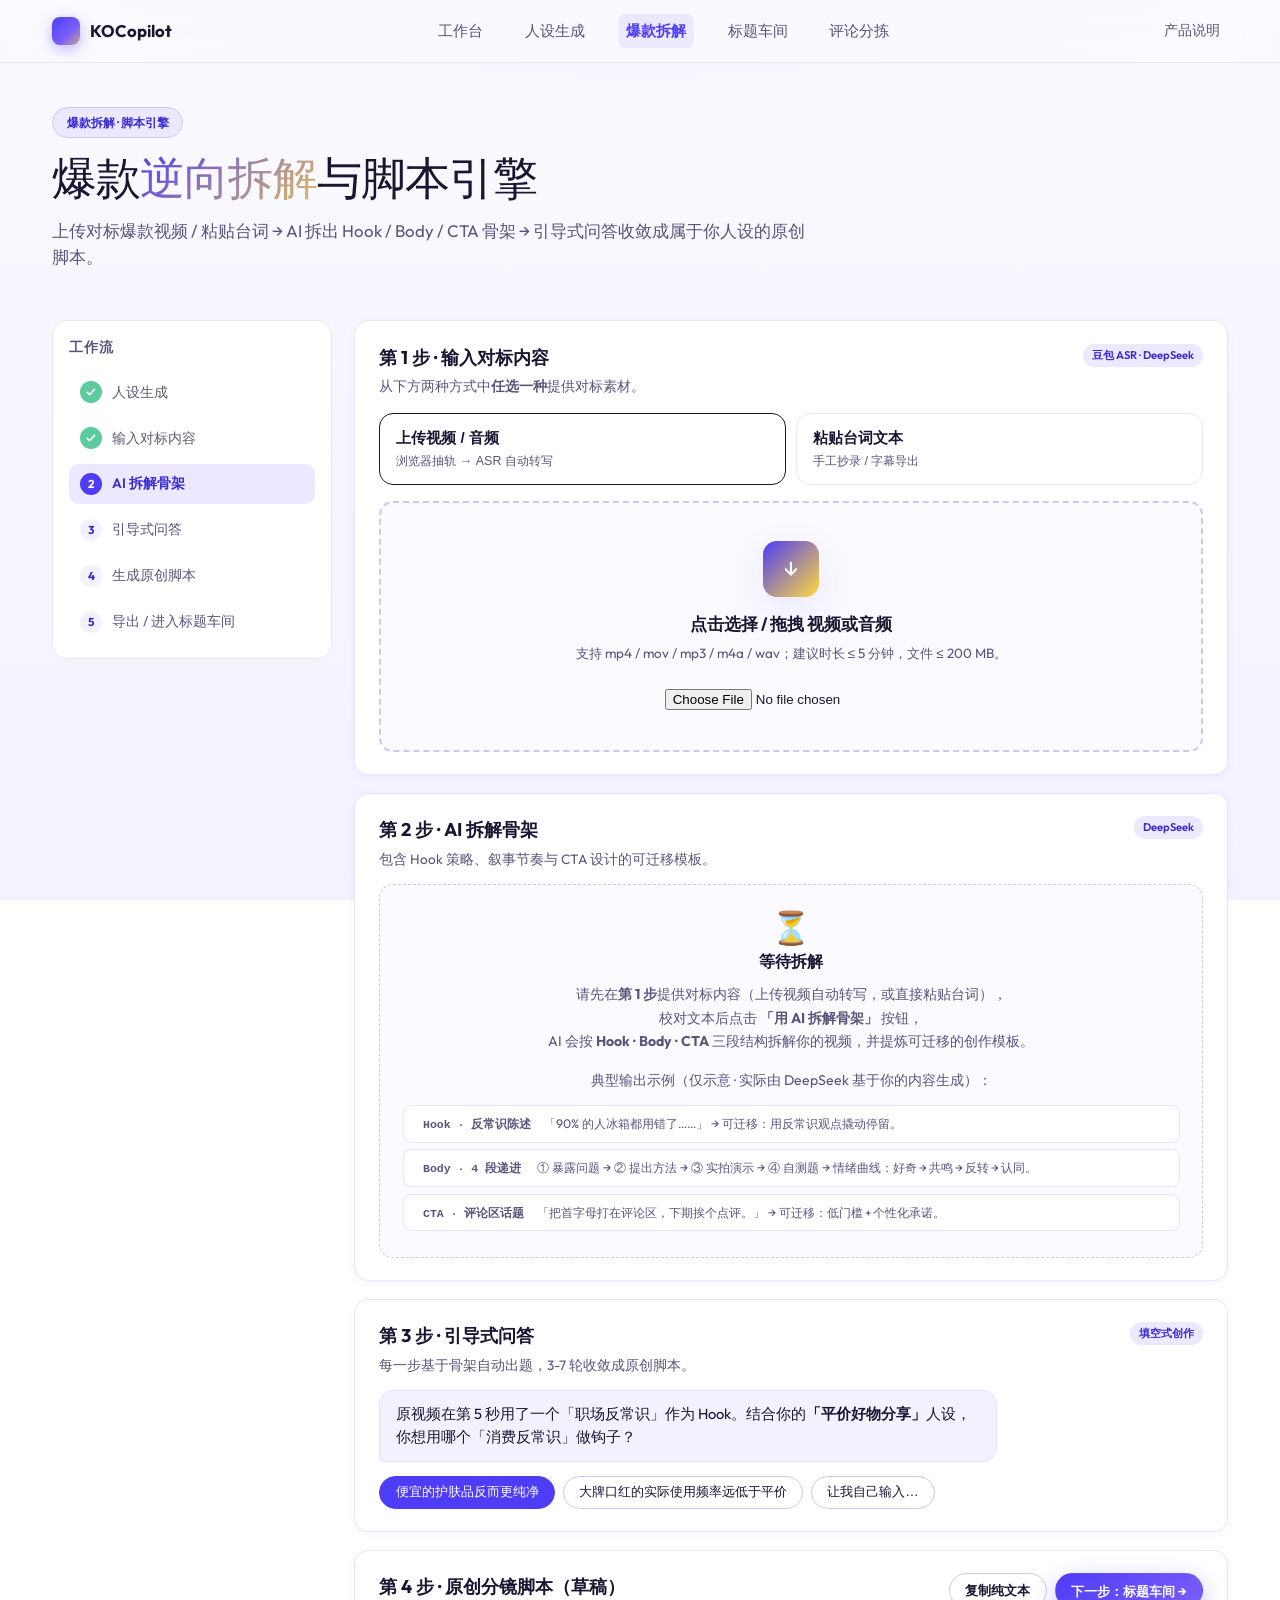
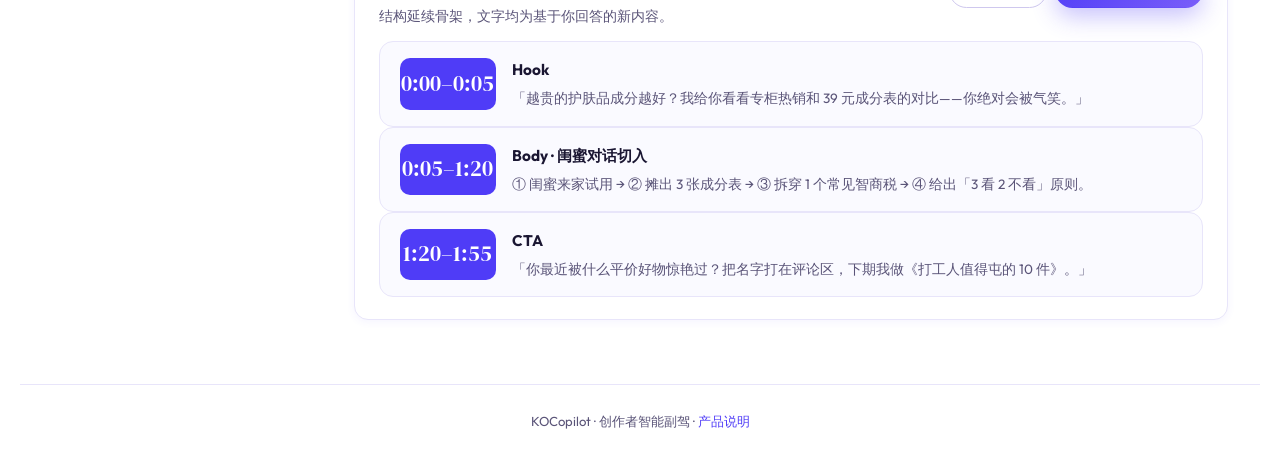
==== feature-1.html @ d974632b "﻿fix(feature-1): 视频路径与文本路径在 ASR 完成后收敛到统一拆解出口 修复用户反馈"AI 拆解骨架并不能交互、拆解结果并不能预览"：  1. asr-uploader.js: AS" ====
<!DOCTYPE html>
<html lang="zh-CN">
  <head>
    <meta charset="UTF-8" />
    <meta name="viewport" content="width=device-width, initial-scale=1.0" />
    <title>爆款拆解工坊 — KOCopilot</title>
    <meta name="description" content="粘贴爆款视频台词，AI 提取 Hook / 节奏 / CTA 骨架，引导式问答生成原创脚本。" />
    <link rel="preconnect" href="https://fonts.googleapis.com" />
    <link rel="preconnect" href="https://fonts.gstatic.com" crossorigin />
    <link
      href="https://fonts.googleapis.com/css2?family=DM+Serif+Display:ital@0;1&family=Outfit:wght@400;500;600;700&display=swap"
      rel="stylesheet"
    />
    <link rel="stylesheet" href="styles.css" />
    <link rel="stylesheet" href="app-screens.css" />
  </head>
  <body>
    <header class="koc-topbar" role="banner">
      <div class="koc-topbar__inner">
        <a class="koc-brand" href="index.html">KOCopilot</a>
        <nav class="koc-nav" aria-label="主功能">
          <a href="workspace.html">工作台</a>
          <a href="feature-2.html">人设生成</a>
          <a href="feature-1.html" aria-current="page">爆款拆解</a>
          <a href="feature-3.html">标题车间</a>
          <a href="feature-4.html">评论分拣</a>
        </nav>
        <div class="koc-nav koc-nav--muted">
          <a href="index.html">产品说明</a>
        </div>
      </div>
    </header>

    <main id="main">
      <header class="koc-hero">
        <span class="koc-badge">爆款拆解 · 脚本引擎</span>
        <h1>爆款<em>逆向拆解</em>与脚本引擎</h1>
        <p class="koc-lead">
          上传对标爆款视频 / 粘贴台词 → AI 拆出 Hook / Body / CTA 骨架 → 引导式问答收敛成属于你人设的原创脚本。
        </p>
      </header>

      <div class="koc-feature">
        <aside class="koc-side" aria-label="工作流">
          <h3>工作流</h3>
          <ul class="koc-steps">
            <li class="is-done" data-step="0"><a href="feature-2.html" style="color:inherit; text-decoration:none;">人设生成</a></li>
            <li class="is-done" data-step="1">输入对标内容</li>
            <li aria-current="step" data-step="2">AI 拆解骨架</li>
            <li data-step="3">引导式问答</li>
            <li data-step="4">生成原创脚本</li>
            <li data-step="5"><a href="feature-3.html" style="color:inherit; text-decoration:none;">导出 / 进入标题车间</a></li>
          </ul>
        </aside>

        <section class="koc-stage">
          <article class="koc-panel" aria-labelledby="step-upload">
            <div class="koc-panel__head">
              <div>
                <h2 id="step-upload">第 1 步 · 输入对标内容</h2>
                <p>从下方两种方式中<b>任选一种</b>提供对标素材。</p>
              </div>
              <span class="koc-pill" id="koc-asr-pill">豆包 ASR · DeepSeek</span>
            </div>

            <!-- 二选一 tab：上传视频 vs 粘贴台词 -->
            <div class="koc-input-tabs" role="tablist" aria-label="输入方式">
              <button
                type="button"
                role="tab"
                class="koc-input-tab is-active"
                data-input-tab="video"
                aria-selected="true"
                aria-controls="koc-input-video"
              >
                上传视频 / 音频
                <span class="koc-input-tab__hint">浏览器抽轨 → ASR 自动转写</span>
              </button>
              <button
                type="button"
                role="tab"
                class="koc-input-tab"
                data-input-tab="text"
                aria-selected="false"
                aria-controls="koc-input-text"
              >
                粘贴台词文本
                <span class="koc-input-tab__hint">手工抄录 / 字幕导出</span>
              </button>
            </div>

            <!-- 路径 A：上传视频 / 音频 -->
            <div
              id="koc-input-video"
              class="koc-input-pane is-active"
              role="tabpanel"
              data-input-pane="video"
            >
              <div class="koc-uploader" id="uploader">
                <div class="koc-uploader__icon">↓</div>
                <p class="koc-uploader__title">点击选择 / 拖拽 视频或音频</p>
                <p class="koc-uploader__hint">
                  支持 mp4 / mov / mp3 / m4a / wav；建议时长 ≤ 5 分钟，文件 ≤ 200 MB。
                </p>
                <input
                  id="koc-asr-file"
                  type="file"
                  accept="video/*,audio/*"
                  style="margin-top: 0.6rem;"
                />
                <div id="koc-asr-status" class="koc-asr-status" hidden></div>
              </div>
            </div>

            <!-- 路径 B：粘贴文本 -->
            <div
              id="koc-input-text"
              class="koc-input-pane"
              role="tabpanel"
              data-input-pane="text"
              hidden
            >
              <label
                for="koc-transcript-input"
                style="display:block; font-size:0.85rem; color: var(--ink-muted); margin-bottom: 0.4rem;"
              >
                直接把视频台词粘贴到下方（含 / 不含时间戳均可），AI 会自动识别结构。
              </label>
              <textarea
                id="koc-transcript-input"
                data-koc-transcript
                class="koc-comment-input"
                rows="7"
                placeholder="例如：[00:00] 90% 的人冰箱都用错了... [00:30] 三步法的第一步..."
              ></textarea>
              <div style="display:flex; gap:0.6rem; margin-top:0.6rem; flex-wrap: wrap; align-items:center;">
                <button class="btn btn-primary" type="button" data-koc-action="extract-skeleton">
                  用 AI 拆解骨架
                </button>
                <span style="font-size:0.78rem; color: var(--ink-muted);">
                  · 文本长度 ≥ 20 字，建议 ≤ 5 分钟视频台词
                </span>
              </div>
            </div>
          </article>

          <article class="koc-panel" aria-labelledby="step-skeleton">
            <div class="koc-panel__head">
              <div>
                <h2 id="step-skeleton">第 2 步 · AI 拆解骨架</h2>
                <p>包含 Hook 策略、叙事节奏与 CTA 设计的可迁移模板。</p>
              </div>
              <span class="koc-pill">DeepSeek</span>
            </div>

            <!-- 空状态：拆解前显示明确指引；点击「用 AI 拆解骨架」后会被
                 interactions.js 的 renderSkeleton 替换为真实的 Hook/Body/CTA
                 卡片（包含可迁移模板）。 -->
            <div class="koc-skeleton-empty" data-koc-skeleton-empty>
              <div class="koc-skeleton-empty__icon">⏳</div>
              <h4>等待拆解</h4>
              <p>
                请先在<b>第 1 步</b>提供对标内容（上传视频自动转写，或直接粘贴台词），
                <br />校对文本后点击 <b>「用 AI 拆解骨架」</b> 按钮，
                <br />AI 会按 <b>Hook · Body · CTA</b> 三段结构拆解你的视频，并提炼可迁移的创作模板。
              </p>
              <p class="koc-skeleton-empty__sample">
                典型输出示例（仅示意 · 实际由 DeepSeek 基于你的内容生成）：
              </p>
              <ul class="koc-skeleton-empty__sample-list">
                <li>
                  <code>Hook · 反常识陈述</code>「90% 的人冰箱都用错了……」 →
                  <em>可迁移：用反常识观点撬动停留。</em>
                </li>
                <li>
                  <code>Body · 4 段递进</code> ① 暴露问题 → ② 提出方法 → ③ 实拍演示 → ④ 自测题 →
                  <em>情绪曲线：好奇 → 共鸣 → 反转 → 认同。</em>
                </li>
                <li>
                  <code>CTA · 评论区话题</code>「把首字母打在评论区，下期挨个点评。」 →
                  <em>可迁移：低门槛 + 个性化承诺。</em>
                </li>
              </ul>
            </div>
          </article>

          <article class="koc-panel" aria-labelledby="step-qa">
            <div class="koc-panel__head">
              <div>
                <h2 id="step-qa">第 3 步 · 引导式问答</h2>
                <p>每一步基于骨架自动出题，3-7 轮收敛成原创脚本。</p>
              </div>
              <span class="koc-pill">填空式创作</span>
            </div>

            <div class="koc-qa">
              <div class="koc-qa__bot">
                原视频在第 5 秒用了一个「职场反常识」作为 Hook。结合你的<b>「平价好物分享」</b>人设，你想用哪个「消费反常识」做钩子？
              </div>
              <div class="koc-qa__opts">
                <button class="koc-qa__opt is-selected" type="button">便宜的护肤品反而更纯净</button>
                <button class="koc-qa__opt" type="button">大牌口红的实际使用频率远低于平价</button>
                <button class="koc-qa__opt" type="button">让我自己输入…</button>
              </div>
            </div>
          </article>

          <article class="koc-panel" aria-labelledby="step-final">
            <div class="koc-panel__head">
              <div>
                <h2 id="step-final">第 4 步 · 原创分镜脚本（草稿）</h2>
                <p>结构延续骨架，文字均为基于你回答的新内容。</p>
              </div>
              <div style="display: flex; gap: 0.5rem; flex-wrap: wrap;">
                <button class="btn btn-ghost sm" type="button">复制纯文本</button>
                <a class="btn btn-primary sm" href="feature-3.html">下一步：标题车间 →</a>
              </div>
            </div>

            <div class="koc-skeleton">
              <div class="koc-skeleton__time">0:00–0:05</div>
              <div class="koc-skeleton__body">
                <h4>Hook</h4>
                <p>「越贵的护肤品成分越好？我给你看看专柜热销和 39 元成分表的对比——你绝对会被气笑。」</p>
              </div>
            </div>
            <div class="koc-skeleton">
              <div class="koc-skeleton__time">0:05–1:20</div>
              <div class="koc-skeleton__body">
                <h4>Body · 闺蜜对话切入</h4>
                <p>① 闺蜜来家试用 → ② 摊出 3 张成分表 → ③ 拆穿 1 个常见智商税 → ④ 给出「3 看 2 不看」原则。</p>
              </div>
            </div>
            <div class="koc-skeleton">
              <div class="koc-skeleton__time">1:20–1:55</div>
              <div class="koc-skeleton__body">
                <h4>CTA</h4>
                <p>「你最近被什么平价好物惊艳过？把名字打在评论区，下期我做《打工人值得屯的 10 件》。」</p>
              </div>
            </div>
          </article>
        </section>
      </div>
    </main>

    <footer class="koc-footer">
      KOCopilot · 创作者智能副驾 · <a href="index.html">产品说明</a>
    </footer>
    <script src="api.js" defer></script>
    <script src="koc-history.js" defer></script>
    <script src="interactions.js" defer></script>
    <script type="module" src="asr-uploader.js"></script>
  </body>
</html>
---- styles.css ----
/* KOCopilot — Web 静态高保真 · 紫蓝创作者系（桌面优先）
 * 主题色集中在 :root，5 分钟可换皮（参见 README 「换皮指南」）。
 */
:root {
  /* 主色板：墨紫 + 撞色亮黄 + 浅紫卡 */
  --bg-soft: #fafaff;
  --bg-deep: #f4f1ff;
  --ink: #1a1632;
  --ink-muted: #5a5478;
  --line: #e8e5fa;
  --line-strong: #cfc8ee;

  --primary: #4f3cf7;
  --primary-700: #3a2bd0;
  --primary-100: #ece8ff;
  --accent: #ffd93d;
  --accent-700: #e7b800;

  --success: #19b675;
  --warning: #f59e0b;
  --danger: #e2466a;

  --surface: #ffffff;
  --surface-soft: rgba(255, 255, 255, 0.78);
  --shadow-sm: 0 2px 8px rgba(79, 60, 247, 0.06);
  --shadow-md: 0 12px 36px rgba(79, 60, 247, 0.1);
  --shadow-lg: 0 24px 64px rgba(79, 60, 247, 0.14);

  --radius-sm: 8px;
  --radius: 14px;
  --radius-lg: 20px;

  --font-display: "DM Serif Display", "Songti SC", "SimSun", serif;
  --font-body: "Outfit", "PingFang SC", "Microsoft YaHei", sans-serif;
}

*,
*::before,
*::after {
  box-sizing: border-box;
}

html {
  scroll-behavior: smooth;
}

@media (prefers-reduced-motion: reduce) {
  html {
    scroll-behavior: auto;
  }
}

body {
  margin: 0;
  min-height: 100vh;
  font-family: var(--font-body);
  font-size: 16px;
  line-height: 1.55;
  color: var(--ink);
  background:
    radial-gradient(ellipse 100% 60% at 50% -20%, rgba(79, 60, 247, 0.08), transparent 55%),
    linear-gradient(180deg, #fafaff 0%, #f4f1ff 100%);
  background-attachment: fixed;
}

a {
  color: var(--primary);
  text-decoration: none;
}

a:hover {
  text-decoration: underline;
}

/* ===== 顶部导航 ===== */
.koc-topbar {
  position: sticky;
  top: 0;
  z-index: 100;
  backdrop-filter: blur(14px);
  -webkit-backdrop-filter: blur(14px);
  background: rgba(250, 250, 255, 0.85);
  border-bottom: 1px solid var(--line);
}

.koc-topbar__inner {
  max-width: 1240px;
  margin: 0 auto;
  padding: 0.85rem 2rem;
  display: flex;
  align-items: center;
  justify-content: space-between;
  gap: 1.5rem;
  flex-wrap: wrap;
}

.koc-brand {
  display: inline-flex;
  align-items: center;
  gap: 0.6rem;
  font-weight: 700;
  font-size: 1.05rem;
  color: var(--ink);
  text-decoration: none;
}

.koc-brand::before {
  content: "";
  display: block;
  width: 28px;
  height: 28px;
  border-radius: 8px;
  background: linear-gradient(135deg, var(--primary) 0%, #7a5ef9 60%, var(--accent) 130%);
  box-shadow: 0 4px 14px rgba(79, 60, 247, 0.36);
}

.koc-nav {
  display: flex;
  align-items: center;
  gap: 1.6rem;
  list-style: none;
  margin: 0;
  padding: 0;
}

.koc-nav a {
  color: var(--ink-muted);
  font-weight: 500;
  font-size: 0.94rem;
  padding: 0.35rem 0.5rem;
  border-radius: var(--radius-sm);
  transition: color 0.15s ease, background 0.15s ease;
}

.koc-nav a:hover {
  color: var(--ink);
  text-decoration: none;
  background: var(--bg-deep);
}

.koc-nav a[aria-current="page"] {
  color: var(--primary);
  background: var(--primary-100);
  font-weight: 600;
}

.koc-nav--muted a {
  font-size: 0.85rem;
}

/* ===== 通用按钮 ===== */
.btn {
  display: inline-flex;
  align-items: center;
  justify-content: center;
  padding: 0.6rem 1.2rem;
  border-radius: 999px;
  font-family: inherit;
  font-weight: 600;
  font-size: 0.92rem;
  border: 1px solid transparent;
  cursor: pointer;
  transition: transform 0.15s ease, box-shadow 0.15s ease, background 0.15s ease;
  text-decoration: none;
  color: var(--ink);
  background: var(--surface);
}

.btn:focus-visible {
  outline: 2px solid var(--primary);
  outline-offset: 2px;
}

.btn-primary {
  background: linear-gradient(135deg, var(--primary), #7a5ef9);
  color: #fff;
  border-color: transparent;
  box-shadow: 0 8px 24px rgba(79, 60, 247, 0.32);
}

.btn-primary:hover {
  transform: translateY(-1px);
  color: #fff;
  text-decoration: none;
  box-shadow: 0 14px 32px rgba(79, 60, 247, 0.4);
}

.btn-ghost {
  background: var(--surface);
  border-color: var(--line-strong);
  color: var(--ink);
}

.btn-ghost:hover {
  background: var(--bg-deep);
  text-decoration: none;
}

.btn.sm {
  padding: 0.4rem 0.95rem;
  font-size: 0.82rem;
}

/* ===== 主区与 Hero ===== */
main {
  max-width: 1240px;
  margin: 0 auto;
  padding: 0 2rem 4rem;
}

.koc-hero {
  padding: 2.75rem 0 1.75rem;
}

.koc-hero h1 {
  font-family: var(--font-display);
  font-size: clamp(2rem, 3.6vw, 2.8rem);
  font-weight: 400;
  line-height: 1.12;
  margin: 0 0 0.85rem;
  letter-spacing: -0.02em;
  color: var(--ink);
}

.koc-hero h1 em {
  font-style: normal;
  background: linear-gradient(135deg, var(--primary) 0%, var(--accent) 120%);
  -webkit-background-clip: text;
  background-clip: text;
  -webkit-text-fill-color: transparent;
}

.koc-lead {
  font-size: 1.05rem;
  color: var(--ink-muted);
  margin: 0;
  max-width: 48rem;
}

.koc-badge {
  display: inline-block;
  padding: 0.32rem 0.85rem;
  border-radius: 999px;
  background: var(--primary-100);
  border: 1px solid var(--line-strong);
  font-size: 0.78rem;
  font-weight: 600;
  color: var(--primary-700);
  margin-bottom: 1rem;
}

/* ===== 通用 Section title ===== */
.koc-sec-title {
  font-family: var(--font-display);
  font-size: clamp(1.45rem, 2.2vw, 1.85rem);
  font-weight: 400;
  margin: 1.6rem 0 1.1rem;
  color: var(--ink);
}

.koc-sec-sub {
  font-size: 0.95rem;
  color: var(--ink-muted);
  margin: -0.6rem 0 1.2rem;
}

/* ===== 卡片基底 ===== */
.koc-card {
  background: var(--surface);
  border: 1px solid var(--line);
  border-radius: var(--radius);
  box-shadow: var(--shadow-sm);
}

/* ===== 站脚 ===== */
.koc-footer {
  max-width: 1240px;
  margin: 0 auto;
  padding: 1.6rem 2rem 2.4rem;
  border-top: 1px solid var(--line);
  text-align: center;
  font-size: 0.82rem;
  color: var(--ink-muted);
}

.koc-footer a {
  color: var(--primary);
}

/* ===== Toast (顶部短消息) ===== */
.koc-toast {
  position: fixed;
  top: 88px;
  right: 24px;
  z-index: 999;
  max-width: 420px;
  padding: 0.8rem 1.1rem;
  border-radius: var(--radius);
  background: var(--ink);
  color: #fff;
  font-size: 0.92rem;
  line-height: 1.45;
  box-shadow: var(--shadow-md);
  opacity: 0;
  transform: translateY(-10px);
  transition: opacity 0.2s ease, transform 0.2s ease;
  pointer-events: none;
}
.koc-toast.is-visible {
  opacity: 1;
  transform: translateY(0);
  pointer-events: auto;
}
.koc-toast[data-kind="error"] { background: var(--danger); }
.koc-toast[data-kind="success"] { background: var(--success); }

/* ===== 加载占位 (skeleton placeholder used while AI is thinking) ===== */
.koc-loading {
  padding: 1.2rem 1rem;
  border: 1px dashed var(--line-strong);
  border-radius: var(--radius);
  color: var(--ink-muted);
  text-align: center;
  font-size: 0.92rem;
  background: var(--bg-soft);
}
.koc-loading::before {
  content: "";
  display: inline-block;
  width: 14px;
  height: 14px;
  margin-right: 0.5rem;
  border: 2px solid var(--primary-100);
  border-top-color: var(--primary);
  border-radius: 50%;
  vertical-align: -2px;
  animation: koc-spin 0.9s linear infinite;
}
@keyframes koc-spin { to { transform: rotate(360deg); } }

/* 按钮 disabled 状态视觉补强 */
.btn[disabled],
.btn[aria-busy="true"] {
  opacity: 0.6;
  cursor: progress;
}

/* ASR 上传状态条 */
.koc-asr-status {
  margin-top: 0.8rem;
  padding: 0.7rem 0.9rem;
  border-radius: var(--radius-sm);
  background: var(--bg-soft);
  border: 1px solid var(--line);
  font-size: 0.88rem;
  color: var(--ink-muted);
  line-height: 1.5;
}
.koc-asr-status[data-kind="success"] {
  background: rgba(25, 182, 117, 0.08);
  border-color: rgba(25, 182, 117, 0.3);
  color: var(--success);
}
.koc-asr-status[data-kind="error"] {
  background: rgba(226, 70, 106, 0.08);
  border-color: rgba(226, 70, 106, 0.35);
  color: var(--danger);
}

/* 脉冲提示：ASR 完成后让"用 AI 拆解骨架"按钮闪一下吸引注意 */
.koc-pulse {
  animation: koc-pulse 1.6s ease-in-out 3;
  box-shadow: 0 0 0 4px var(--primary-100);
}
@keyframes koc-pulse {
  0%, 100% { transform: translateY(0); }
  50%      { transform: translateY(-2px); }
}

/* ===== 响应式 ===== */
@media (max-width: 760px) {
  .koc-topbar__inner {
    padding: 0.7rem 1.2rem;
  }
  main {
    padding: 0 1.2rem 3rem;
  }
}
---- app-screens.css ----
/* KOCopilot — 工作台 + 功能页布局
 * 与 styles.css 配合使用，所有变量来自 styles.css 的 :root。
 */

/* ===== 工作台：Hero & 数据概览 ===== */
.koc-stat-grid {
  display: grid;
  grid-template-columns: repeat(4, minmax(0, 1fr));
  gap: 1rem;
  margin-bottom: 1.6rem;
}

@media (max-width: 980px) {
  .koc-stat-grid {
    grid-template-columns: repeat(2, minmax(0, 1fr));
  }
}

.koc-stat {
  padding: 1.1rem 1.2rem;
  background: var(--surface);
  border: 1px solid var(--line);
  border-radius: var(--radius);
  box-shadow: var(--shadow-sm);
  position: relative;
  overflow: hidden;
}

.koc-stat::after {
  content: "";
  position: absolute;
  inset: 0 0 auto 0;
  height: 3px;
  background: linear-gradient(90deg, var(--primary), var(--accent));
  opacity: 0.6;
}

.koc-stat__k {
  margin: 0;
  font-size: 0.85rem;
  color: var(--ink-muted);
  font-weight: 500;
}

.koc-stat__v {
  margin: 0.4rem 0 0.25rem;
  font-family: var(--font-display);
  font-size: 1.85rem;
  line-height: 1;
  color: var(--ink);
}

.koc-stat__meta {
  margin: 0;
  font-size: 0.78rem;
  color: var(--ink-muted);
}

/* ===== 工作台：核心入口（一主二次） ===== */
.koc-entries {
  display: grid;
  grid-template-columns: minmax(0, 1.4fr) minmax(0, 1fr) minmax(0, 1fr);
  gap: 1rem;
  margin-bottom: 1.8rem;
}

@media (max-width: 980px) {
  .koc-entries {
    grid-template-columns: 1fr;
  }
}

.koc-entry {
  position: relative;
  display: flex;
  flex-direction: column;
  gap: 0.5rem;
  padding: 1.4rem 1.5rem;
  border-radius: var(--radius);
  border: 1px solid var(--line);
  background: var(--surface);
  text-decoration: none;
  color: var(--ink);
  transition: transform 0.15s ease, box-shadow 0.15s ease, border-color 0.15s ease;
  min-height: 152px;
}

.koc-entry:hover {
  text-decoration: none;
  transform: translateY(-2px);
  box-shadow: var(--shadow-md);
  border-color: var(--line-strong);
}

.koc-entry__title {
  margin: 0;
  font-size: 1.08rem;
  font-weight: 700;
}

.koc-entry__p {
  margin: 0;
  font-size: 0.88rem;
  color: var(--ink-muted);
  line-height: 1.55;
}

.koc-entry__cta {
  margin-top: auto;
  align-self: flex-start;
  display: inline-flex;
  align-items: center;
  gap: 0.35rem;
  padding: 0.42rem 0.95rem;
  border-radius: 999px;
  font-size: 0.82rem;
  font-weight: 600;
  background: var(--primary-100);
  color: var(--primary-700);
}

.koc-entry__cta::after {
  content: "→";
  font-weight: 400;
}

.koc-entry--primary {
  background: linear-gradient(135deg, var(--primary) 0%, #6750f9 60%, #7a5ef9 100%);
  color: #fff;
  border-color: transparent;
  box-shadow: 0 16px 40px rgba(79, 60, 247, 0.28);
}

.koc-entry--primary .koc-entry__p {
  color: rgba(255, 255, 255, 0.86);
}

.koc-entry--primary .koc-entry__cta {
  background: var(--accent);
  color: #1a1632;
}

.koc-entry--primary:hover {
  box-shadow: 0 22px 50px rgba(79, 60, 247, 0.36);
  border-color: transparent;
}

.koc-entry__tag {
  position: absolute;
  top: 12px;
  right: 14px;
  font-size: 0.66rem;
  font-weight: 600;
  letter-spacing: 0.05em;
  padding: 0.2rem 0.5rem;
  border-radius: 4px;
  background: rgba(255, 255, 255, 0.18);
  color: rgba(255, 255, 255, 0.96);
  text-transform: uppercase;
}

.koc-entry:not(.koc-entry--primary) .koc-entry__tag {
  background: var(--bg-deep);
  color: var(--primary-700);
}

/* ===== 工作台：双看板 ===== */
.koc-board-row {
  display: grid;
  grid-template-columns: minmax(0, 1.2fr) minmax(0, 1fr);
  gap: 1rem;
  margin-bottom: 2rem;
}

@media (max-width: 980px) {
  .koc-board-row {
    grid-template-columns: 1fr;
  }
}

.koc-board {
  padding: 1.2rem 1.3rem 1.4rem;
  background: var(--surface);
  border: 1px solid var(--line);
  border-radius: var(--radius);
  box-shadow: var(--shadow-sm);
}

.koc-board h2 {
  margin: 0 0 0.25rem;
  font-size: 1.05rem;
  font-weight: 700;
  color: var(--ink);
}

.koc-board__sub {
  margin: 0 0 1rem;
  font-size: 0.82rem;
  color: var(--ink-muted);
}

.koc-lanes {
  display: grid;
  grid-template-columns: repeat(3, minmax(0, 1fr));
  gap: 0.8rem;
}

.koc-lane {
  background: var(--bg-soft);
  border: 1px dashed var(--line-strong);
  border-radius: var(--radius-sm);
  padding: 0.8rem 0.7rem;
  display: flex;
  flex-direction: column;
  gap: 0.5rem;
  min-height: 168px;
}

.koc-lane h4 {
  margin: 0;
  font-size: 0.78rem;
  font-weight: 600;
  color: var(--primary-700);
  letter-spacing: 0.04em;
  text-transform: uppercase;
}

.koc-card-sm {
  padding: 0.55rem 0.7rem;
  background: var(--surface);
  border: 1px solid var(--line);
  border-radius: 8px;
  display: flex;
  flex-direction: column;
  gap: 0.18rem;
}

.koc-card-sm b {
  font-size: 0.86rem;
  color: var(--ink);
}

.koc-card-sm span {
  font-size: 0.75rem;
  color: var(--ink-muted);
}

/* 看板中的列表表格 */
.koc-list {
  list-style: none;
  margin: 0;
  padding: 0;
  display: flex;
  flex-direction: column;
  gap: 0.55rem;
}

.koc-list li {
  display: grid;
  grid-template-columns: 1.1fr 0.8fr auto;
  gap: 0.6rem;
  padding: 0.6rem 0.75rem;
  background: var(--surface);
  border: 1px solid var(--line);
  border-radius: 8px;
  align-items: center;
  font-size: 0.84rem;
}

.koc-list li b {
  font-weight: 600;
  color: var(--ink);
}

.koc-list li span {
  color: var(--ink-muted);
  font-size: 0.78rem;
}

.koc-pill {
  font-size: 0.7rem;
  font-weight: 600;
  padding: 0.18rem 0.55rem;
  border-radius: 999px;
  background: var(--primary-100);
  color: var(--primary-700);
}

.koc-pill--warn {
  background: #fff4d6;
  color: #946b00;
}

.koc-pill--ok {
  background: #def7ec;
  color: #117c4f;
}

/* ===== 功能页：通用骨架 ===== */
.koc-feature {
  display: grid;
  grid-template-columns: 280px minmax(0, 1fr);
  gap: 1.4rem;
  margin-top: 1.4rem;
}

@media (max-width: 980px) {
  .koc-feature {
    grid-template-columns: 1fr;
  }
}

.koc-side {
  background: var(--surface);
  border: 1px solid var(--line);
  border-radius: var(--radius);
  padding: 1rem;
  height: fit-content;
  position: sticky;
  top: 80px;
}

.koc-side h3 {
  margin: 0 0 0.85rem;
  font-size: 0.86rem;
  font-weight: 600;
  color: var(--ink-muted);
  text-transform: uppercase;
  letter-spacing: 0.06em;
}

.koc-steps {
  list-style: none;
  margin: 0;
  padding: 0;
  display: flex;
  flex-direction: column;
  gap: 0.4rem;
}

.koc-steps li {
  display: flex;
  align-items: center;
  gap: 0.6rem;
  padding: 0.55rem 0.7rem;
  border-radius: 10px;
  font-size: 0.86rem;
  color: var(--ink-muted);
}

.koc-steps li::before {
  content: attr(data-step);
  display: grid;
  place-items: center;
  width: 22px;
  height: 22px;
  border-radius: 50%;
  background: var(--bg-deep);
  font-size: 0.72rem;
  font-weight: 700;
  color: var(--primary-700);
}

.koc-steps li[aria-current="step"] {
  background: var(--primary-100);
  color: var(--primary-700);
  font-weight: 600;
}

.koc-steps li[aria-current="step"]::before {
  background: var(--primary);
  color: #fff;
}

.koc-steps li.is-done {
  color: var(--ink);
  opacity: 0.7;
}

.koc-steps li.is-done::before {
  background: var(--success);
  color: #fff;
  content: "✓";
}

.koc-stage {
  display: flex;
  flex-direction: column;
  gap: 1.1rem;
}

.koc-panel {
  background: var(--surface);
  border: 1px solid var(--line);
  border-radius: var(--radius);
  padding: 1.4rem 1.5rem;
  box-shadow: var(--shadow-sm);
}

.koc-panel__head {
  display: flex;
  justify-content: space-between;
  align-items: flex-start;
  gap: 1rem;
  flex-wrap: wrap;
  margin-bottom: 0.9rem;
}

.koc-panel__head h2 {
  margin: 0;
  font-size: 1.15rem;
  font-weight: 700;
  color: var(--ink);
}

.koc-panel__head p {
  margin: 0.25rem 0 0;
  font-size: 0.85rem;
  color: var(--ink-muted);
}

/* ===== 功能页 1：输入方式 tab（视频 vs 文本 二选一）===== */
.koc-input-tabs {
  display: grid;
  grid-template-columns: 1fr 1fr;
  gap: 0.6rem;
  margin: 1rem 0 1rem;
}

.koc-input-tab {
  display: flex;
  flex-direction: column;
  align-items: flex-start;
  gap: 0.25rem;
  padding: 0.85rem 1rem;
  border: 1.5px solid var(--line);
  border-radius: var(--radius);
  background: var(--surface);
  color: var(--ink);
  font-weight: 600;
  font-size: 0.95rem;
  cursor: pointer;
  text-align: left;
  transition: border-color 0.15s ease, background 0.15s ease, transform 0.05s ease;
}

.koc-input-tab:hover {
  border-color: var(--line-strong);
}

.koc-input-tab:active {
  transform: translateY(1px);
}

.koc-input-tab.is-active {
  border-color: var(--brand);
  background: linear-gradient(180deg, color-mix(in srgb, var(--brand) 10%, var(--surface)), var(--surface));
  box-shadow: 0 0 0 3px color-mix(in srgb, var(--brand) 18%, transparent);
}

.koc-input-tab__hint {
  font-weight: 400;
  font-size: 0.78rem;
  color: var(--ink-muted);
}

.koc-input-pane[hidden] {
  display: none !important;
}

/* ===== 功能页 1：上传区 ===== */
.koc-uploader {
  border: 2px dashed var(--line-strong);
  border-radius: var(--radius);
  background: var(--bg-soft);
  padding: 2.4rem 1.5rem;
  text-align: center;
  transition: background 0.15s ease, border-color 0.15s ease;
}

.koc-uploader.is-drag {
  background: var(--primary-100);
  border-color: var(--primary);
}

.koc-uploader__icon {
  width: 56px;
  height: 56px;
  margin: 0 auto 0.85rem;
  border-radius: 14px;
  display: grid;
  place-items: center;
  background: linear-gradient(135deg, var(--primary), var(--accent));
  color: #fff;
  font-size: 1.5rem;
  box-shadow: var(--shadow-md);
}

.koc-uploader__title {
  margin: 0 0 0.4rem;
  font-size: 1.05rem;
  font-weight: 700;
}

.koc-uploader__hint {
  margin: 0 0 1rem;
  font-size: 0.84rem;
  color: var(--ink-muted);
}

/* 拆解结果骨架卡 */
.koc-skeleton {
  display: grid;
  grid-template-columns: 96px 1fr;
  gap: 1rem;
  padding: 1rem 1.2rem;
  border: 1px solid var(--line);
  border-radius: var(--radius);
  background: var(--bg-soft);
}

.koc-skeleton__time {
  display: grid;
  place-items: center;
  background: var(--primary);
  color: #fff;
  border-radius: 10px;
  font-family: var(--font-display);
  font-size: 1.4rem;
}

.koc-skeleton__body h4 {
  margin: 0 0 0.4rem;
  font-size: 0.96rem;
  color: var(--ink);
}

.koc-skeleton__body p {
  margin: 0;
  font-size: 0.85rem;
  color: var(--ink-muted);
  line-height: 1.55;
}

.koc-skeleton__body em {
  display: inline-block;
  margin-top: 0.5rem;
  font-style: normal;
  font-size: 0.75rem;
  background: var(--accent);
  color: #1a1632;
  padding: 0.18rem 0.55rem;
  border-radius: 4px;
}

/* 拆解前的空状态卡片 */
.koc-skeleton-empty {
  padding: 1.6rem 1.4rem;
  border: 1.5px dashed var(--line-strong);
  border-radius: var(--radius);
  background: var(--bg-soft);
  text-align: center;
  color: var(--ink-muted);
}

.koc-skeleton-empty__icon {
  font-size: 2rem;
  line-height: 1;
  margin-bottom: 0.4rem;
}

.koc-skeleton-empty h4 {
  margin: 0 0 0.6rem;
  font-size: 1rem;
  color: var(--ink);
}

.koc-skeleton-empty p {
  margin: 0 0 0.8rem;
  font-size: 0.88rem;
  line-height: 1.65;
}

.koc-skeleton-empty__sample {
  font-size: 0.78rem;
  color: var(--ink-muted);
  margin-top: 1rem !important;
}

.koc-skeleton-empty__sample-list {
  list-style: none;
  padding: 0;
  margin: 0.4rem 0 0;
  text-align: left;
  display: grid;
  gap: 0.4rem;
  font-size: 0.78rem;
}

.koc-skeleton-empty__sample-list li {
  padding: 0.5rem 0.8rem;
  background: var(--surface);
  border: 1px solid var(--line);
  border-radius: 8px;
  line-height: 1.55;
}

.koc-skeleton-empty__sample-list code {
  background: color-mix(in srgb, var(--brand) 15%, transparent);
  color: var(--brand);
  padding: 0.05rem 0.4rem;
  border-radius: 4px;
  font-size: 0.72rem;
  font-weight: 600;
  margin-right: 0.4rem;
}

.koc-skeleton-empty__sample-list em {
  font-style: normal;
  color: var(--ink-muted);
  font-size: 0.74rem;
}

/* 引导问答 */
.koc-qa {
  display: flex;
  flex-direction: column;
  gap: 0.85rem;
}

.koc-qa__bot {
  align-self: flex-start;
  max-width: 75%;
  background: var(--bg-deep);
  border: 1px solid var(--line);
  border-radius: 14px 14px 14px 4px;
  padding: 0.75rem 1rem;
  font-size: 0.92rem;
}

.koc-qa__opts {
  display: flex;
  flex-wrap: wrap;
  gap: 0.5rem;
}

.koc-qa__opt {
  padding: 0.42rem 0.95rem;
  border-radius: 999px;
  border: 1px solid var(--line-strong);
  background: var(--surface);
  font-size: 0.84rem;
  color: var(--ink);
  cursor: pointer;
  transition: all 0.15s ease;
}

.koc-qa__opt:hover {
  background: var(--primary-100);
  border-color: var(--primary);
  color: var(--primary-700);
}

.koc-qa__opt.is-selected {
  background: var(--primary);
  color: #fff;
  border-color: var(--primary);
}

/* ===== 功能页 3：标题/标签输出网格 ===== */
.koc-output-grid {
  display: grid;
  grid-template-columns: repeat(2, minmax(0, 1fr));
  gap: 0.75rem;
}

@media (max-width: 760px) {
  .koc-output-grid {
    grid-template-columns: 1fr;
  }
}

.koc-output-card {
  padding: 0.85rem 1rem;
  border: 1px solid var(--line);
  border-radius: 12px;
  background: var(--surface);
  display: flex;
  flex-direction: column;
  gap: 0.4rem;
}

.koc-output-card__type {
  font-size: 0.7rem;
  font-weight: 700;
  color: var(--primary-700);
  letter-spacing: 0.05em;
  text-transform: uppercase;
}

.koc-output-card__text {
  margin: 0;
  font-size: 0.92rem;
  color: var(--ink);
  font-weight: 600;
}

.koc-output-card__bar {
  display: flex;
  justify-content: space-between;
  align-items: center;
  font-size: 0.75rem;
  color: var(--ink-muted);
}

.koc-tag-cluster {
  display: flex;
  flex-direction: column;
  gap: 0.5rem;
}

.koc-tag-cluster__row {
  display: flex;
  flex-wrap: wrap;
  gap: 0.4rem;
  align-items: center;
}

.koc-tag-cluster__row b {
  flex-basis: 6rem;
  font-size: 0.82rem;
  color: var(--ink-muted);
  font-weight: 600;
}

.koc-tag {
  padding: 0.25rem 0.7rem;
  border-radius: 999px;
  background: var(--bg-deep);
  border: 1px solid var(--line);
  font-size: 0.78rem;
  color: var(--primary-700);
}

.koc-tag--accent {
  background: #fff8d8;
  border-color: #f3e1a1;
  color: #946b00;
}

/* ===== 功能页 4：评论分拣 ===== */
.koc-comment-input {
  width: 100%;
  min-height: 130px;
  padding: 0.85rem 1rem;
  border: 1px solid var(--line);
  border-radius: 10px;
  resize: vertical;
  font-family: inherit;
  font-size: 0.9rem;
  background: var(--bg-soft);
  color: var(--ink);
}

.koc-comment-input:focus {
  outline: 2px solid var(--primary);
  outline-offset: 1px;
}

.koc-bucket {
  margin-top: 1rem;
  display: flex;
  flex-direction: column;
  gap: 0.6rem;
}

.koc-bucket > details {
  border: 1px solid var(--line);
  border-radius: 10px;
  background: var(--surface);
  padding: 0.7rem 0.95rem;
}

.koc-bucket > details[open] {
  background: var(--bg-soft);
}

.koc-bucket > details > summary {
  cursor: pointer;
  font-size: 0.92rem;
  font-weight: 600;
  color: var(--ink);
  list-style: none;
}

.koc-bucket > details > summary::before {
  content: "▸ ";
  color: var(--primary);
  font-weight: 700;
  margin-right: 0.3rem;
}

.koc-bucket > details[open] > summary::before {
  content: "▾ ";
}

.koc-comment {
  margin-top: 0.65rem;
  padding: 0.7rem 0.85rem;
  background: var(--surface);
  border: 1px solid var(--line);
  border-radius: 8px;
}

.koc-comment__meta {
  display: flex;
  justify-content: space-between;
  font-size: 0.75rem;
  color: var(--ink-muted);
  margin-bottom: 0.35rem;
}

.koc-comment__text {
  margin: 0 0 0.6rem;
  font-size: 0.88rem;
  color: var(--ink);
}

.koc-replies {
  display: grid;
  grid-template-columns: repeat(3, minmax(0, 1fr));
  gap: 0.5rem;
}

@media (max-width: 760px) {
  .koc-replies {
    grid-template-columns: 1fr;
  }
}

.koc-reply {
  padding: 0.6rem 0.75rem;
  background: var(--bg-deep);
  border: 1px solid var(--line);
  border-radius: 8px;
}

.koc-reply h5 {
  margin: 0 0 0.3rem;
  font-size: 0.74rem;
  color: var(--primary-700);
  font-weight: 700;
  letter-spacing: 0.05em;
  text-transform: uppercase;
}

.koc-reply p {
  margin: 0 0 0.45rem;
  font-size: 0.82rem;
  line-height: 1.5;
  color: var(--ink);
}

.koc-reply button {
  font-family: inherit;
  font-size: 0.74rem;
  font-weight: 600;
  padding: 0.28rem 0.7rem;
  border-radius: 6px;
  background: var(--surface);
  border: 1px solid var(--line-strong);
  color: var(--primary-700);
  cursor: pointer;
}

.koc-reply button:hover {
  background: var(--primary);
  color: #fff;
  border-color: var(--primary);
}

/* ===== 功能页 2：人设罗盘输入 + 输出 ===== */
.koc-form-grid {
  display: grid;
  grid-template-columns: repeat(3, minmax(0, 1fr));
  gap: 0.85rem;
  margin-bottom: 1rem;
}

@media (max-width: 760px) {
  .koc-form-grid {
    grid-template-columns: 1fr;
  }
}

.koc-field {
  display: flex;
  flex-direction: column;
  gap: 0.35rem;
}

.koc-field label {
  font-size: 0.78rem;
  font-weight: 600;
  color: var(--ink-muted);
  letter-spacing: 0.04em;
  text-transform: uppercase;
}

.koc-field input,
.koc-field textarea {
  padding: 0.65rem 0.9rem;
  border-radius: 10px;
  border: 1px solid var(--line);
  background: var(--surface);
  font-family: inherit;
  font-size: 0.92rem;
  color: var(--ink);
}

.koc-field input:focus,
.koc-field textarea:focus {
  outline: 2px solid var(--primary);
  outline-offset: 1px;
}

.koc-personas {
  display: grid;
  grid-template-columns: repeat(3, minmax(0, 1fr));
  gap: 1rem;
}

@media (max-width: 980px) {
  .koc-personas {
    grid-template-columns: 1fr;
  }
}

.koc-persona {
  padding: 1.1rem 1.2rem;
  background: var(--surface);
  border: 1px solid var(--line);
  border-radius: var(--radius);
  display: flex;
  flex-direction: column;
  gap: 0.45rem;
}

.koc-persona h4 {
  margin: 0;
  font-family: var(--font-display);
  font-size: 1.1rem;
  color: var(--ink);
}

.koc-persona__why {
  margin: 0;
  font-size: 0.84rem;
  color: var(--ink-muted);
  line-height: 1.55;
}

.koc-persona dl {
  margin: 0.5rem 0 0;
  display: grid;
  grid-template-columns: 5.5rem 1fr;
  row-gap: 0.3rem;
  font-size: 0.78rem;
}

.koc-persona dt {
  color: var(--ink-muted);
  font-weight: 500;
}

.koc-persona dd {
  margin: 0;
  color: var(--ink);
}

/* ===== 通用：免责说明条 ===== */
.koc-disclaimer {
  margin-top: 1.2rem;
  padding: 0.8rem 1.1rem;
  background: var(--bg-deep);
  border: 1px solid var(--line);
  border-radius: 10px;
  font-size: 0.82rem;
  color: var(--ink-muted);
}

.koc-disclaimer b {
  color: var(--primary-700);
}

/* ===== 工作台：历史看板（人设 / 拆解记录） ===== */
.koc-history-empty {
  display: block !important;
  grid-template-columns: none !important;
  padding: 0.85rem 1rem !important;
  background: var(--bg-deep) !important;
  border: 1px dashed var(--line-strong) !important;
  color: var(--ink-muted);
  font-size: 0.85rem;
  text-align: center;
}

.koc-history-empty a {
  color: var(--primary-700);
  font-weight: 600;
  margin-left: 0.3rem;
}

.koc-history-del {
  appearance: none;
  border: none;
  background: transparent;
  color: var(--ink-muted);
  font-size: 1.1rem;
  line-height: 1;
  cursor: pointer;
  padding: 0.15rem 0.4rem;
  border-radius: 4px;
  transition: background 120ms, color 120ms;
}

.koc-history-del:hover {
  background: rgba(220, 38, 38, 0.08);
  color: var(--danger, #dc2626);
}
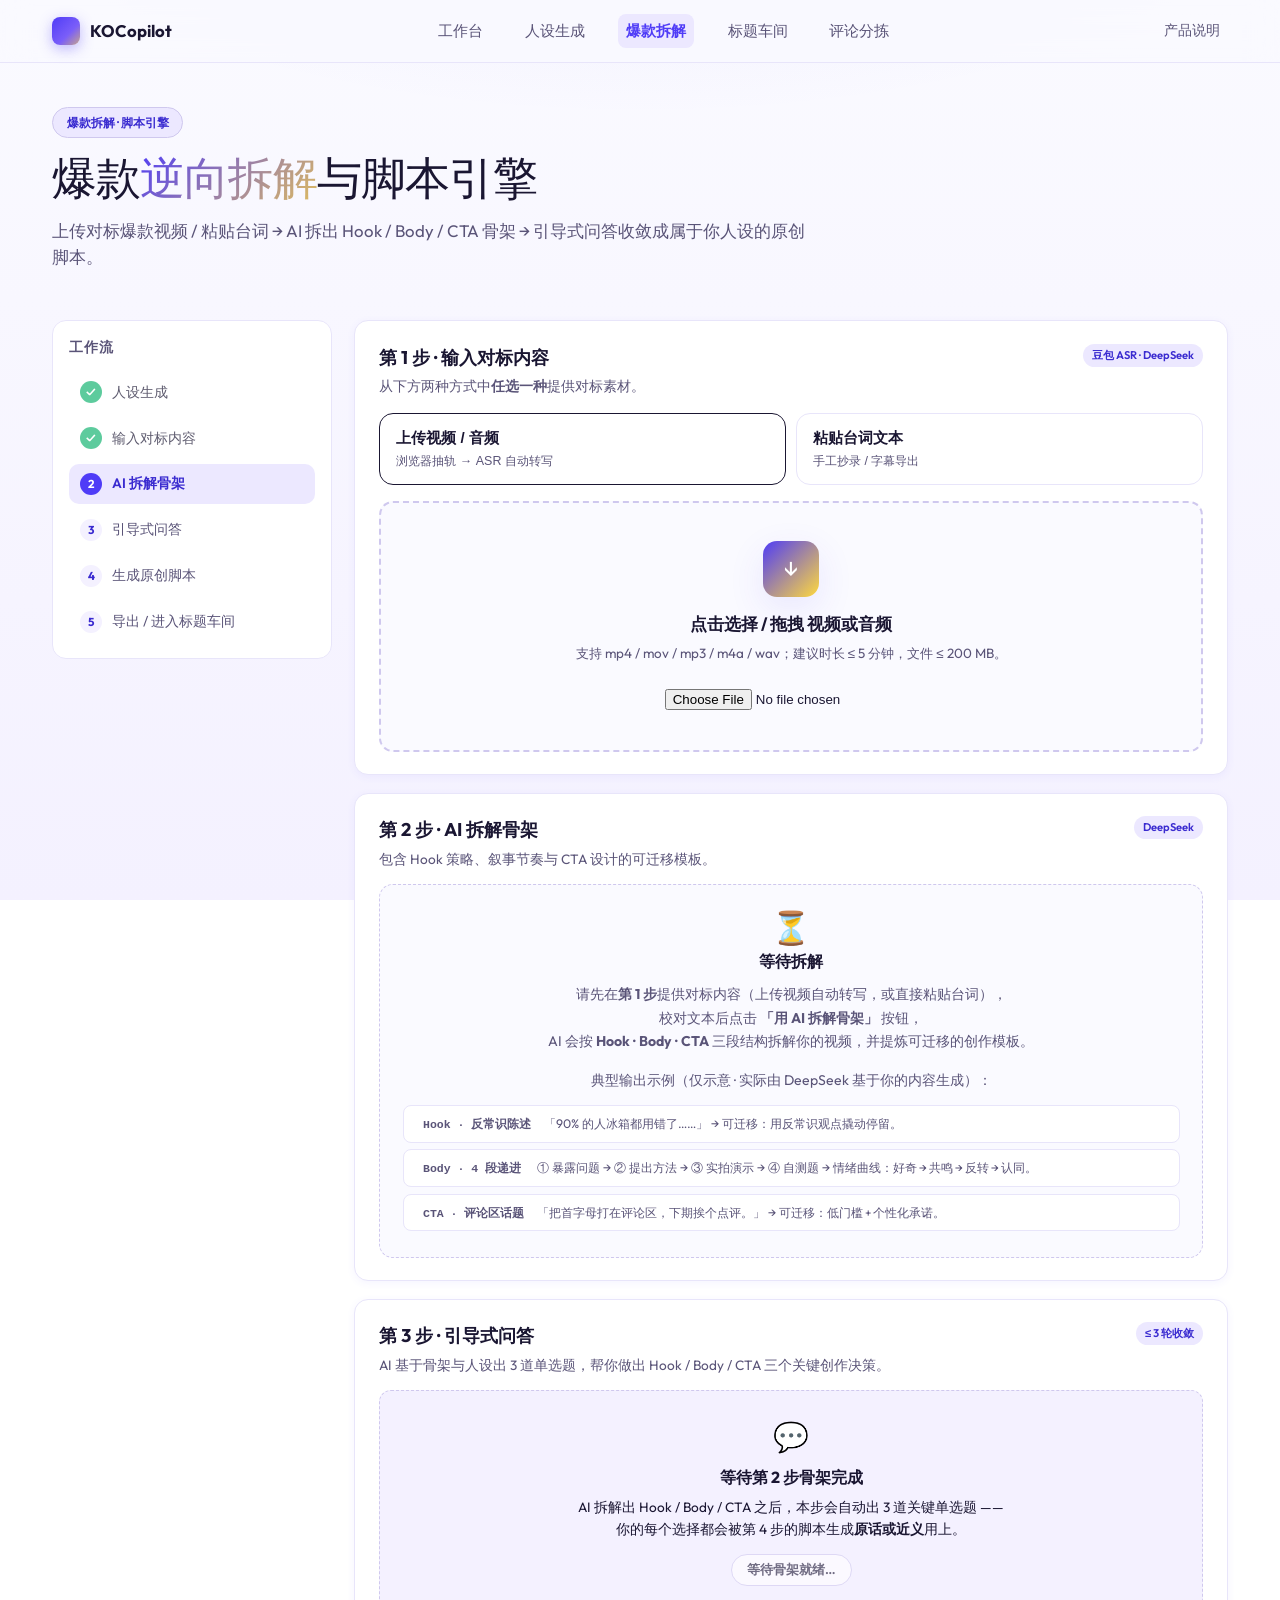
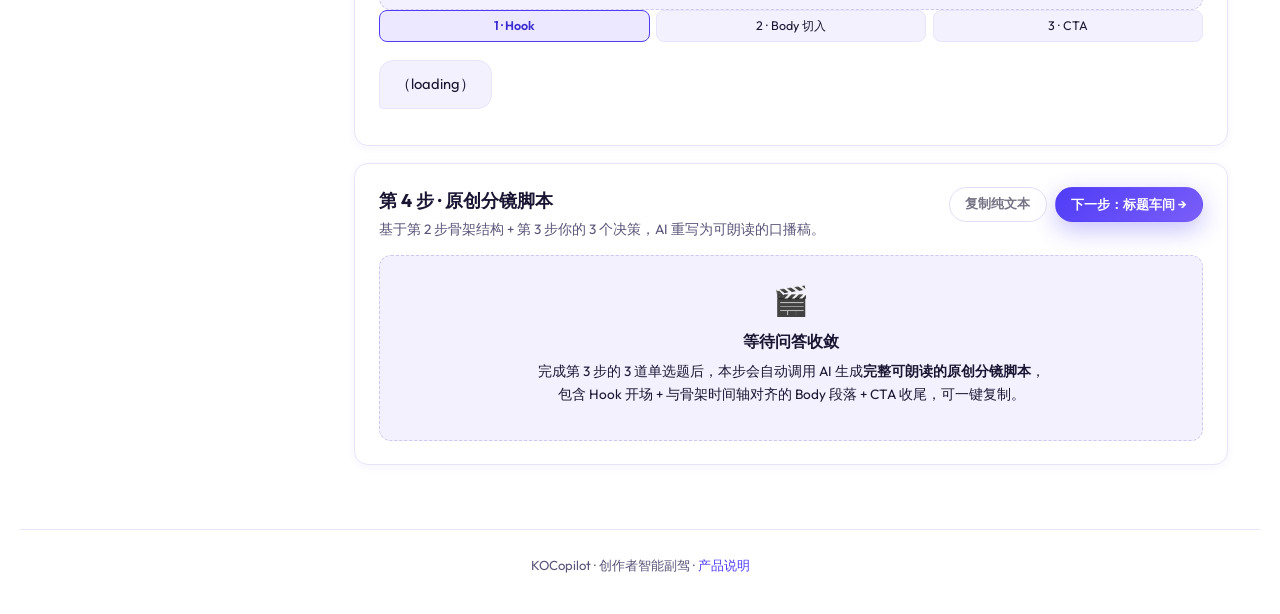
==== commit 5d1bad98: "feat(feature-1): close the Q&A + script loop with deterministic 3-round convergence 后端 - POST /api/q" ====
--- a/feature-1.html
+++ b/feature-1.html
@@ -184,60 +184,73 @@
             </div>
           </article>
 
-          <article class="koc-panel" aria-labelledby="step-qa">
+          <article class="koc-panel" aria-labelledby="step-qa" data-koc-qa-panel>
             <div class="koc-panel__head">
               <div>
                 <h2 id="step-qa">第 3 步 · 引导式问答</h2>
-                <p>每一步基于骨架自动出题，3-7 轮收敛成原创脚本。</p>
-              </div>
-              <span class="koc-pill">填空式创作</span>
-            </div>
-
-            <div class="koc-qa">
-              <div class="koc-qa__bot">
-                原视频在第 5 秒用了一个「职场反常识」作为 Hook。结合你的<b>「平价好物分享」</b>人设，你想用哪个「消费反常识」做钩子？
-              </div>
-              <div class="koc-qa__opts">
-                <button class="koc-qa__opt is-selected" type="button">便宜的护肤品反而更纯净</button>
-                <button class="koc-qa__opt" type="button">大牌口红的实际使用频率远低于平价</button>
-                <button class="koc-qa__opt" type="button">让我自己输入…</button>
-              </div>
-            </div>
-          </article>
-
-          <article class="koc-panel" aria-labelledby="step-final">
-            <div class="koc-panel__head">
-              <div>
-                <h2 id="step-final">第 4 步 · 原创分镜脚本（草稿）</h2>
-                <p>结构延续骨架，文字均为基于你回答的新内容。</p>
+                <p>AI 基于骨架与人设出 3 道单选题，帮你做出 Hook / Body / CTA 三个关键创作决策。</p>
+              </div>
+              <span class="koc-pill" data-koc-qa-pill>≤ 3 轮收敛</span>
+            </div>
+
+            <!-- 空状态：尚未拆解骨架 / 未启动问答时显示。
+                 状态切换由 interactions.js 的 bindQAFlow 状态机驱动：
+                 [empty] → [running, round=1..3] → [done] → 自动触发脚本生成。-->
+            <div class="koc-qa-empty" data-koc-qa-empty>
+              <div class="koc-qa-empty__icon">💬</div>
+              <h4>等待第 2 步骨架完成</h4>
+              <p>
+                AI 拆解出 Hook / Body / CTA 之后，本步会自动出 3 道关键单选题 ——
+                <br />你的每个选择都会被第 4 步的脚本生成<b>原话或近义</b>用上。
+              </p>
+              <button class="btn btn-ghost sm" type="button" data-koc-action="qa-start" disabled>
+                等待骨架就绪…
+              </button>
+            </div>
+
+            <!-- 进行中：每一轮单题。bindQAFlow 会动态填入 question / options。 -->
+            <div class="koc-qa" data-koc-qa-current hidden>
+              <div class="koc-qa__progress" data-koc-qa-progress>
+                <span class="koc-qa__progress-step is-active" data-step="1">1 · Hook</span>
+                <span class="koc-qa__progress-step" data-step="2">2 · Body 切入</span>
+                <span class="koc-qa__progress-step" data-step="3">3 · CTA</span>
+              </div>
+              <div class="koc-qa__bot" data-koc-qa-question>（loading）</div>
+              <div class="koc-qa__rationale" data-koc-qa-rationale hidden></div>
+              <div class="koc-qa__opts" data-koc-qa-opts></div>
+            </div>
+
+            <!-- 已答历史 -->
+            <div class="koc-qa-history" data-koc-qa-history hidden>
+              <h5>已确认的 3 个决策</h5>
+              <ol data-koc-qa-history-list></ol>
+            </div>
+          </article>
+
+          <article class="koc-panel" aria-labelledby="step-final" data-koc-script-panel>
+            <div class="koc-panel__head">
+              <div>
+                <h2 id="step-final">第 4 步 · 原创分镜脚本</h2>
+                <p>基于第 2 步骨架结构 + 第 3 步你的 3 个决策，AI 重写为可朗读的口播稿。</p>
               </div>
               <div style="display: flex; gap: 0.5rem; flex-wrap: wrap;">
-                <button class="btn btn-ghost sm" type="button">复制纯文本</button>
+                <button class="btn btn-ghost sm" type="button" data-koc-action="copy-script" disabled>复制纯文本</button>
                 <a class="btn btn-primary sm" href="feature-3.html">下一步：标题车间 →</a>
               </div>
             </div>
 
-            <div class="koc-skeleton">
-              <div class="koc-skeleton__time">0:00–0:05</div>
-              <div class="koc-skeleton__body">
-                <h4>Hook</h4>
-                <p>「越贵的护肤品成分越好？我给你看看专柜热销和 39 元成分表的对比——你绝对会被气笑。」</p>
-              </div>
-            </div>
-            <div class="koc-skeleton">
-              <div class="koc-skeleton__time">0:05–1:20</div>
-              <div class="koc-skeleton__body">
-                <h4>Body · 闺蜜对话切入</h4>
-                <p>① 闺蜜来家试用 → ② 摊出 3 张成分表 → ③ 拆穿 1 个常见智商税 → ④ 给出「3 看 2 不看」原则。</p>
-              </div>
-            </div>
-            <div class="koc-skeleton">
-              <div class="koc-skeleton__time">1:20–1:55</div>
-              <div class="koc-skeleton__body">
-                <h4>CTA</h4>
-                <p>「你最近被什么平价好物惊艳过？把名字打在评论区，下期我做《打工人值得屯的 10 件》。」</p>
-              </div>
-            </div>
+            <!-- 空状态：第 3 步未完成时显示 -->
+            <div class="koc-script-empty" data-koc-script-empty>
+              <div class="koc-script-empty__icon">🎬</div>
+              <h4>等待问答收敛</h4>
+              <p>
+                完成第 3 步的 3 道单选题后，本步会自动调用 AI 生成<b>完整可朗读的原创分镜脚本</b>，
+                <br />包含 Hook 开场 + 与骨架时间轴对齐的 Body 段落 + CTA 收尾，可一键复制。
+              </p>
+            </div>
+
+            <!-- 真实脚本由 renderScript() 注入 -->
+            <div class="koc-script" data-koc-script-output hidden></div>
           </article>
         </section>
       </div>
--- a/app-screens.css
+++ b/app-screens.css
@@ -667,6 +667,158 @@
   border-color: var(--primary);
 }
 
+.koc-qa__opt:disabled {
+  cursor: default;
+  opacity: 0.55;
+}
+
+.koc-qa__opt:disabled:hover {
+  /* Once disabled, suppress hover so users see "decision frozen" feedback. */
+  background: var(--surface);
+  border-color: var(--line-strong);
+  color: var(--ink);
+}
+
+.koc-qa__opt:disabled.is-selected:hover {
+  background: var(--primary);
+  color: #fff;
+  border-color: var(--primary);
+  opacity: 1;
+}
+
+/* === Q&A progress strip ===
+   3 columns mapped 1:1 to MAX_QA_ROUNDS so users always know how many turns remain.
+   .is-active = current round, .is-done = answered already. */
+.koc-qa__progress {
+  display: grid;
+  grid-template-columns: repeat(3, 1fr);
+  gap: 0.4rem;
+  margin-bottom: 0.25rem;
+}
+
+.koc-qa__progress-step {
+  text-align: center;
+  font-size: 0.78rem;
+  padding: 0.35rem 0.5rem;
+  border-radius: 8px;
+  background: var(--bg-deep);
+  border: 1px solid var(--line);
+  color: var(--ink-mid);
+}
+
+.koc-qa__progress-step.is-active {
+  background: var(--primary-100);
+  border-color: var(--primary);
+  color: var(--primary-700);
+  font-weight: 600;
+}
+
+.koc-qa__progress-step.is-done {
+  background: var(--surface);
+  border-color: var(--success, #2ea44f);
+  color: var(--success, #2ea44f);
+}
+
+.koc-qa__rationale {
+  align-self: flex-start;
+  max-width: 75%;
+  font-size: 0.78rem;
+  color: var(--ink-mid);
+  background: transparent;
+  padding: 0 0.4rem;
+  margin-top: -0.3rem;
+}
+
+/* === Q&A empty state (before user clicks "开始问答") === */
+.koc-qa-empty,
+.koc-script-empty {
+  border: 1px dashed var(--line-strong);
+  border-radius: 12px;
+  padding: 1.4rem 1.2rem;
+  text-align: center;
+  background: var(--bg-deep);
+}
+
+.koc-qa-empty__icon,
+.koc-script-empty__icon {
+  font-size: 1.8rem;
+  margin-bottom: 0.4rem;
+}
+
+.koc-qa-empty h4,
+.koc-script-empty h4 {
+  margin: 0 0 0.4rem;
+  font-size: 1rem;
+  color: var(--ink);
+}
+
+.koc-qa-empty p,
+.koc-script-empty p {
+  margin: 0 0 0.8rem;
+  font-size: 0.85rem;
+  line-height: 1.65;
+  color: var(--ink-mid);
+}
+
+/* === Q&A history (后续轮次的"已确认决策"摘要) === */
+.koc-qa-history {
+  margin-top: 0.4rem;
+  padding: 0.75rem 0.95rem;
+  border: 1px solid var(--line);
+  border-radius: 10px;
+  background: var(--bg-deep);
+}
+
+.koc-qa-history h5 {
+  margin: 0 0 0.5rem;
+  font-size: 0.82rem;
+  color: var(--ink-mid);
+  font-weight: 600;
+}
+
+.koc-qa-history ol {
+  margin: 0;
+  padding-left: 1.2rem;
+  display: flex;
+  flex-direction: column;
+  gap: 0.5rem;
+}
+
+.koc-qa-history li {
+  font-size: 0.84rem;
+  line-height: 1.55;
+  color: var(--ink);
+}
+
+.koc-qa-history__choice {
+  display: inline-block;
+  margin-top: 0.2rem;
+  padding: 0.15rem 0.55rem;
+  border-radius: 999px;
+  background: var(--primary-100);
+  color: var(--primary-700);
+  font-size: 0.78rem;
+}
+
+/* === Final script output (复用 .koc-skeleton 卡片 + visual hint <em>) === */
+.koc-script {
+  display: flex;
+  flex-direction: column;
+  gap: 0.6rem;
+}
+
+.koc-script .koc-skeleton__body em {
+  display: block;
+  margin-top: 0.4rem;
+  font-style: normal;
+  font-size: 0.78rem;
+  color: var(--ink-mid);
+  background: var(--bg-deep);
+  padding: 0.35rem 0.6rem;
+  border-radius: 6px;
+  border-left: 2px solid var(--primary);
+}
+
 /* ===== 功能页 3：标题/标签输出网格 ===== */
 .koc-output-grid {
   display: grid;
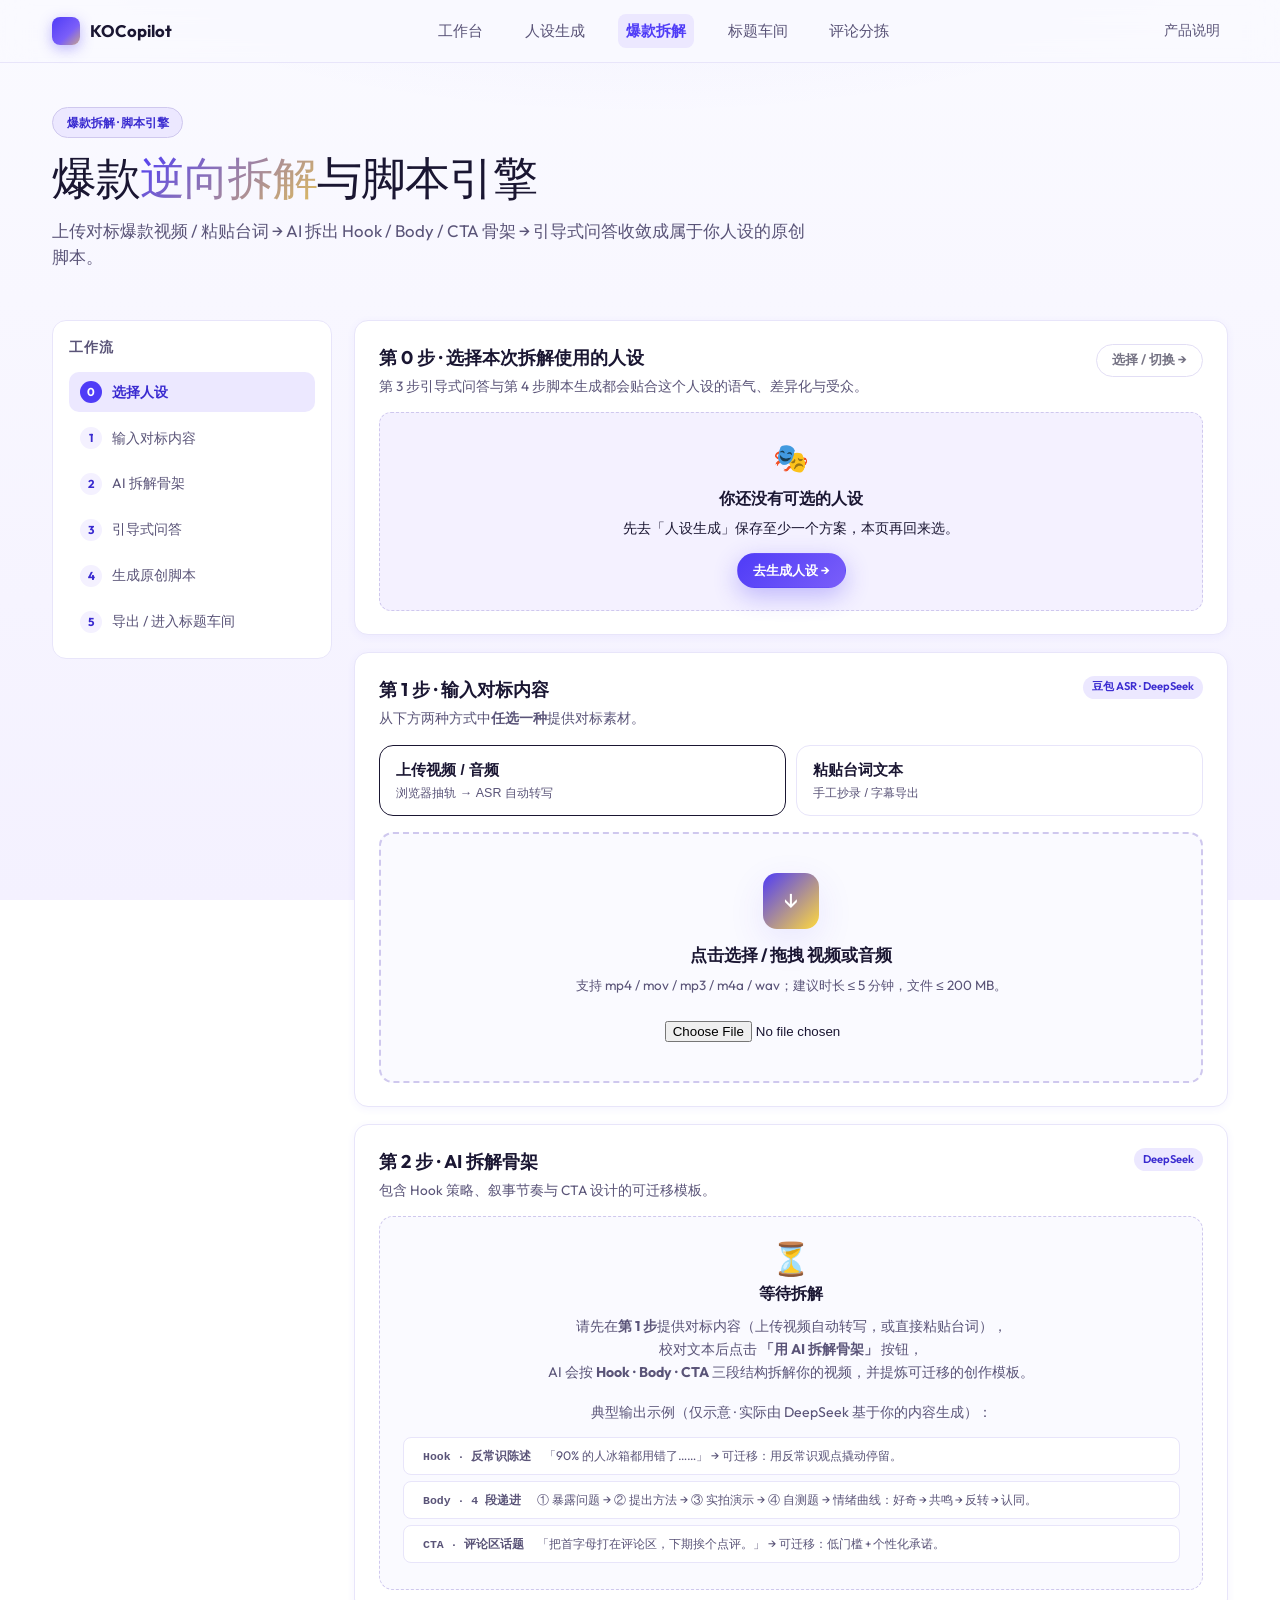
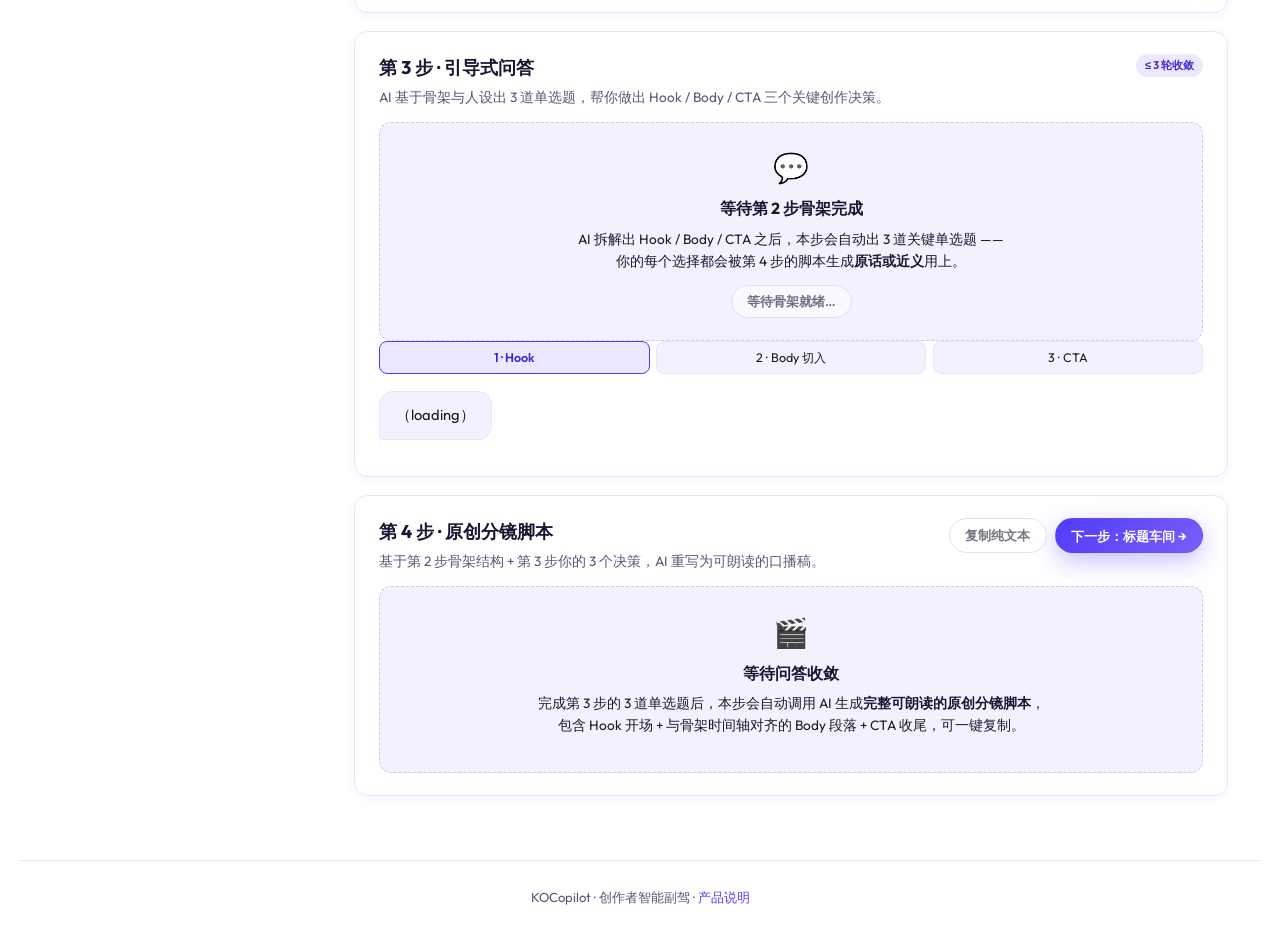
==== commit 5d06426b: "feat(feature-1): 拆解前显式选择人设；全站去抖音字眼；首页痛点措辞收敛 爆款拆解第 0 步 · 选择人设 - feature-1 顶部新增「选择本次拆解使用的人设」面板 + 选择 mo" ====
--- a/feature-1.html
+++ b/feature-1.html
@@ -44,9 +44,9 @@
         <aside class="koc-side" aria-label="工作流">
           <h3>工作流</h3>
           <ul class="koc-steps">
-            <li class="is-done" data-step="0"><a href="feature-2.html" style="color:inherit; text-decoration:none;">人设生成</a></li>
-            <li class="is-done" data-step="1">输入对标内容</li>
-            <li aria-current="step" data-step="2">AI 拆解骨架</li>
+            <li aria-current="step" data-step="0">选择人设</li>
+            <li data-step="1">输入对标内容</li>
+            <li data-step="2">AI 拆解骨架</li>
             <li data-step="3">引导式问答</li>
             <li data-step="4">生成原创脚本</li>
             <li data-step="5"><a href="feature-3.html" style="color:inherit; text-decoration:none;">导出 / 进入标题车间</a></li>
@@ -54,6 +54,47 @@
         </aside>
 
         <section class="koc-stage">
+
+          <!-- 第 0 步：选择本次拆解使用的人设。
+               设计原因：以前 QA / Script 直接在 localStorage 里取「最新一条」人设记录的第一个方案，
+               用户没有选择权——一旦保存了多个人设就会拿错语气；此处显式让用户在每次拆解前确认。
+               人设由 KOCActivePersona 控制器（interactions.js）持久化到 sessionStorage，
+               同一会话内多次拆解保持同一人设；切换标签页/刷新会重置（避免老数据残留）。 -->
+          <article class="koc-panel" aria-labelledby="step-persona" data-koc-persona-step>
+            <div class="koc-panel__head">
+              <div>
+                <h2 id="step-persona">第 0 步 · 选择本次拆解使用的人设</h2>
+                <p>第 3 步引导式问答与第 4 步脚本生成都会贴合这个人设的语气、差异化与受众。</p>
+              </div>
+              <button
+                class="btn btn-ghost sm"
+                type="button"
+                data-koc-action="persona-chooser-open"
+              >选择 / 切换 →</button>
+            </div>
+
+            <!-- 状态切换由 KOCActivePersona 渲染：
+                 - 无人设记录 → 显示 [data-koc-persona-empty]（CTA 跳人设生成页）
+                 - 已选定    → 显示 [data-koc-persona-active]（人设摘要） -->
+            <div class="koc-active-persona" data-koc-persona-card>
+              <div class="koc-active-persona__empty" data-koc-persona-empty>
+                <div class="koc-active-persona__icon">🎭</div>
+                <h4>你还没有可选的人设</h4>
+                <p>先去「人设生成」保存至少一个方案，本页再回来选。</p>
+                <a class="btn btn-primary sm" href="feature-2.html">去生成人设 →</a>
+              </div>
+              <div class="koc-active-persona__active" data-koc-persona-active hidden>
+                <div class="koc-active-persona__head">
+                  <span class="koc-pill" data-koc-persona-name>—</span>
+                  <span class="koc-active-persona__score" data-koc-persona-score aria-label="推荐星级"></span>
+                  <span class="koc-active-persona__meta" data-koc-persona-meta></span>
+                </div>
+                <p class="koc-active-persona__diff" data-koc-persona-diff></p>
+                <p class="koc-active-persona__rationale" data-koc-persona-rationale></p>
+              </div>
+            </div>
+          </article>
+
           <article class="koc-panel" aria-labelledby="step-upload">
             <div class="koc-panel__head">
               <div>
@@ -256,6 +297,26 @@
       </div>
     </main>
 
+    <!-- 人设选择弹窗（第 0 步的「选择 / 切换 →」按钮触发）。
+         - 列表数据来源：window.KOCHistory.listPersonas() 中所有记录的 personas[] 平铺
+         - 选中方案后写入 sessionStorage["koc.activePersona"]，并触发 KOCActivePersona.render() -->
+    <div class="koc-modal" data-koc-persona-modal hidden role="dialog" aria-modal="true" aria-labelledby="persona-modal-title">
+      <div class="koc-modal__backdrop" data-koc-action="persona-chooser-close"></div>
+      <div class="koc-modal__panel">
+        <header class="koc-modal__head">
+          <h3 id="persona-modal-title">选择本次拆解使用的人设</h3>
+          <button class="koc-modal__close" type="button" data-koc-action="persona-chooser-close" aria-label="关闭">×</button>
+        </header>
+        <div class="koc-modal__body" data-koc-persona-list>
+          <!-- 由 KOCActivePersona.openModal() 渲染 -->
+        </div>
+        <footer class="koc-modal__foot">
+          <span style="font-size: 0.82rem; color: var(--ink-mid);">没有合适的方案？</span>
+          <a class="btn btn-ghost sm" href="feature-2.html">去生成新人设 →</a>
+        </footer>
+      </div>
+    </div>
+
     <footer class="koc-footer">
       KOCopilot · 创作者智能副驾 · <a href="index.html">产品说明</a>
     </footer>
--- a/app-screens.css
+++ b/app-screens.css
@@ -819,6 +819,218 @@
   border-left: 2px solid var(--primary);
 }
 
+/* ===== 功能页 1 第 0 步：当前激活人设卡片 + 选择 modal ===== */
+.koc-active-persona {
+  display: block;
+}
+
+.koc-active-persona__empty {
+  border: 1px dashed var(--line-strong);
+  border-radius: 12px;
+  padding: 1.4rem 1.2rem;
+  text-align: center;
+  background: var(--bg-deep);
+}
+
+.koc-active-persona__icon {
+  font-size: 1.8rem;
+  margin-bottom: 0.4rem;
+}
+
+.koc-active-persona__empty h4 {
+  margin: 0 0 0.4rem;
+  font-size: 1rem;
+  color: var(--ink);
+}
+
+.koc-active-persona__empty p {
+  margin: 0 0 0.8rem;
+  font-size: 0.85rem;
+  line-height: 1.65;
+  color: var(--ink-mid);
+}
+
+.koc-active-persona__active {
+  border: 1px solid var(--primary);
+  border-radius: 12px;
+  padding: 0.95rem 1.1rem;
+  background: var(--primary-100);
+}
+
+.koc-active-persona__head {
+  display: flex;
+  flex-wrap: wrap;
+  gap: 0.5rem;
+  align-items: center;
+  margin-bottom: 0.5rem;
+}
+
+.koc-active-persona__score {
+  color: #f5a623;
+  letter-spacing: 1px;
+  font-size: 0.9rem;
+}
+
+.koc-active-persona__meta {
+  font-size: 0.78rem;
+  color: var(--ink-mid);
+  margin-left: auto;
+}
+
+.koc-active-persona__diff,
+.koc-active-persona__rationale {
+  margin: 0.25rem 0 0;
+  font-size: 0.86rem;
+  line-height: 1.6;
+  color: var(--ink);
+}
+
+.koc-active-persona__rationale {
+  color: var(--ink-mid);
+}
+
+/* ===== Modal: 通用浮层（首个使用方是第 0 步人设选择器） ===== */
+.koc-modal {
+  position: fixed;
+  inset: 0;
+  z-index: 1000;
+  display: flex;
+  align-items: center;
+  justify-content: center;
+  padding: 1rem;
+}
+
+.koc-modal[hidden] {
+  display: none !important;
+}
+
+.koc-modal__backdrop {
+  position: absolute;
+  inset: 0;
+  background: rgba(15, 18, 26, 0.55);
+  backdrop-filter: blur(2px);
+}
+
+.koc-modal__panel {
+  position: relative;
+  z-index: 1;
+  background: var(--surface);
+  border: 1px solid var(--line);
+  border-radius: 14px;
+  max-width: 640px;
+  width: 100%;
+  max-height: 85vh;
+  display: flex;
+  flex-direction: column;
+  box-shadow: 0 18px 40px rgba(0, 0, 0, 0.18);
+}
+
+.koc-modal__head {
+  display: flex;
+  align-items: center;
+  justify-content: space-between;
+  padding: 1rem 1.2rem;
+  border-bottom: 1px solid var(--line);
+}
+
+.koc-modal__head h3 {
+  margin: 0;
+  font-size: 1.05rem;
+  color: var(--ink);
+}
+
+.koc-modal__close {
+  background: transparent;
+  border: 0;
+  font-size: 1.5rem;
+  line-height: 1;
+  color: var(--ink-mid);
+  cursor: pointer;
+  padding: 0.2rem 0.5rem;
+  border-radius: 6px;
+}
+
+.koc-modal__close:hover {
+  background: var(--bg-deep);
+  color: var(--ink);
+}
+
+.koc-modal__body {
+  padding: 1rem 1.2rem;
+  overflow-y: auto;
+  display: flex;
+  flex-direction: column;
+  gap: 0.6rem;
+}
+
+.koc-modal__foot {
+  display: flex;
+  align-items: center;
+  justify-content: space-between;
+  padding: 0.85rem 1.2rem;
+  border-top: 1px solid var(--line);
+  gap: 0.5rem;
+}
+
+/* === 单个人设方案卡片（modal 内） === */
+.koc-persona-option {
+  text-align: left;
+  width: 100%;
+  border: 1px solid var(--line);
+  border-radius: 10px;
+  background: var(--bg-deep);
+  padding: 0.85rem 1rem;
+  cursor: pointer;
+  transition: all 0.15s ease;
+  display: flex;
+  flex-direction: column;
+  gap: 0.35rem;
+}
+
+.koc-persona-option:hover {
+  border-color: var(--primary);
+  background: var(--surface);
+}
+
+.koc-persona-option.is-selected {
+  border-color: var(--primary);
+  background: var(--primary-100);
+  box-shadow: 0 0 0 2px var(--primary) inset;
+}
+
+.koc-persona-option__head {
+  display: flex;
+  align-items: center;
+  justify-content: space-between;
+  gap: 0.5rem;
+}
+
+.koc-persona-option__head b {
+  font-size: 0.95rem;
+  color: var(--ink);
+}
+
+.koc-persona-option__score {
+  color: #f5a623;
+  letter-spacing: 1px;
+  font-size: 0.82rem;
+}
+
+.koc-persona-option__diff {
+  margin: 0;
+  font-size: 0.84rem;
+  color: var(--ink);
+  line-height: 1.55;
+}
+
+.koc-persona-option__rationale,
+.koc-persona-option__refs {
+  margin: 0;
+  font-size: 0.78rem;
+  color: var(--ink-mid);
+  line-height: 1.55;
+}
+
 /* ===== 功能页 3：标题/标签输出网格 ===== */
 .koc-output-grid {
   display: grid;
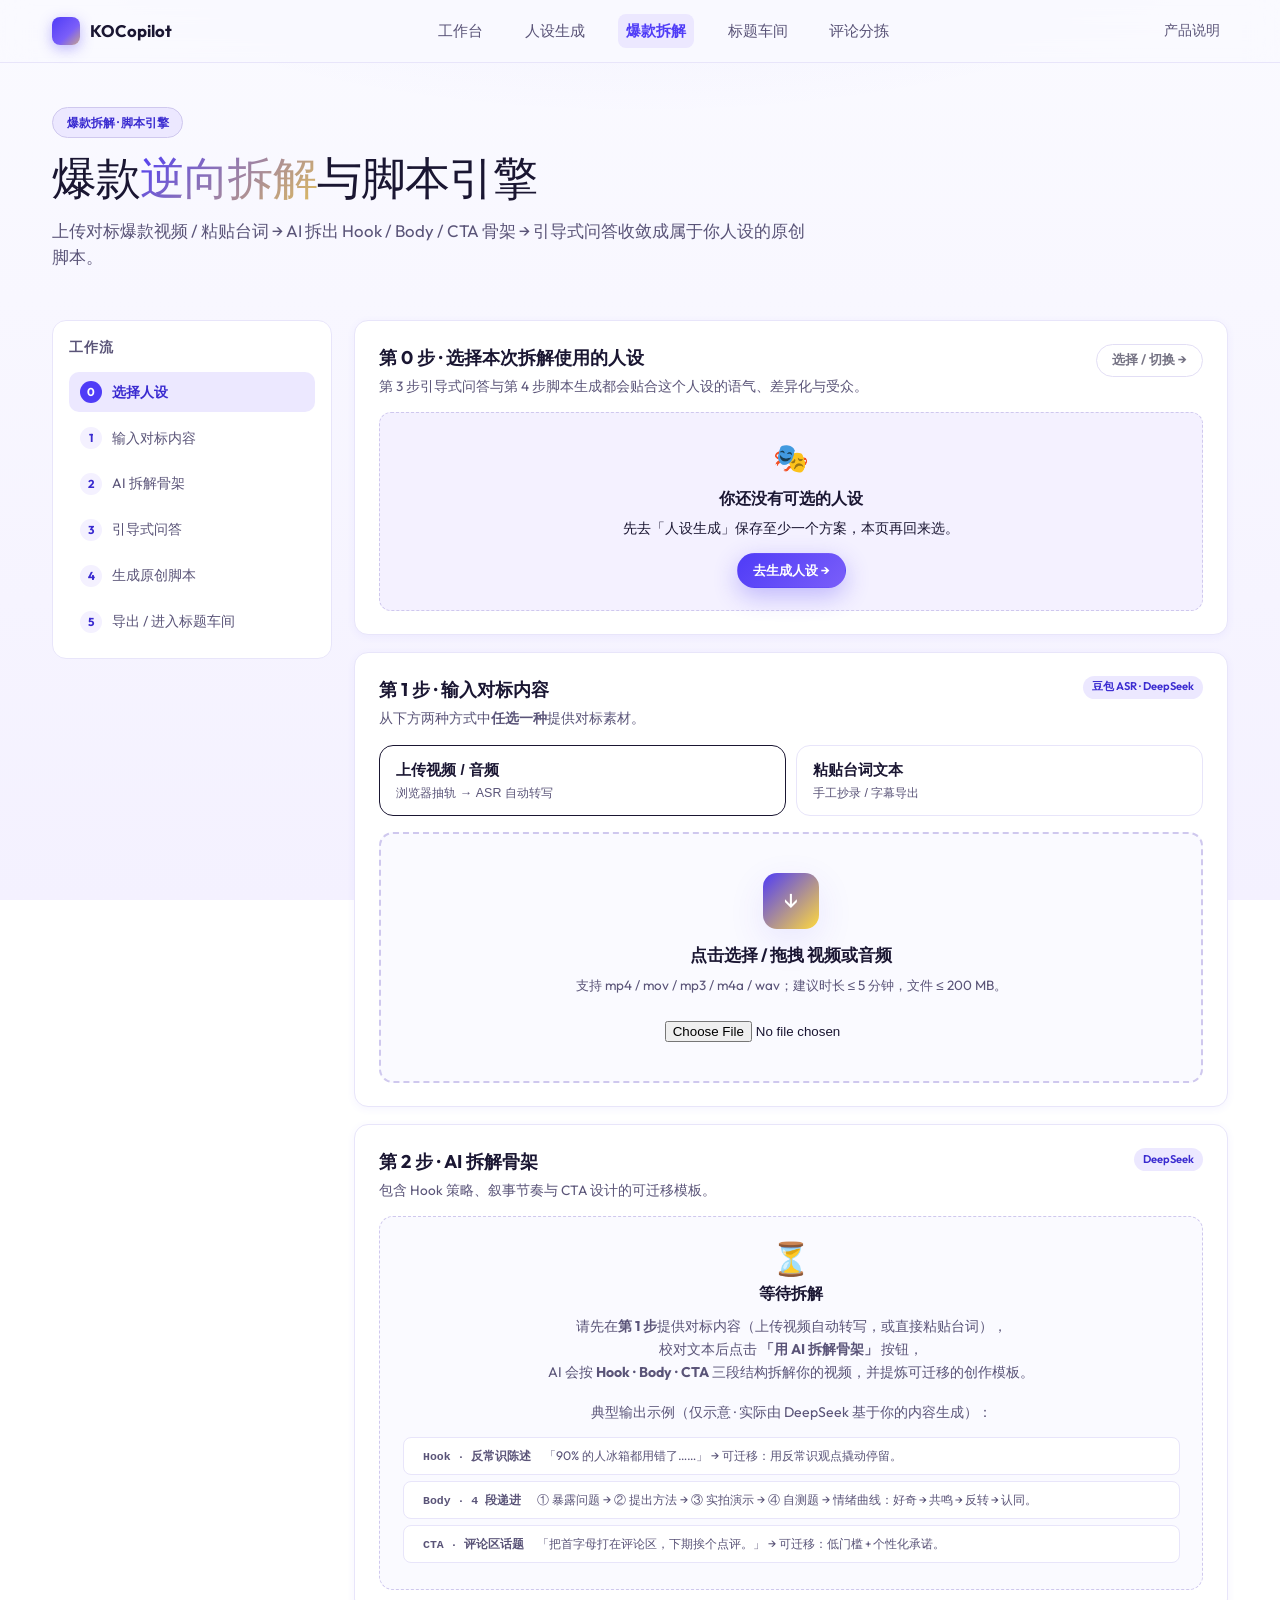
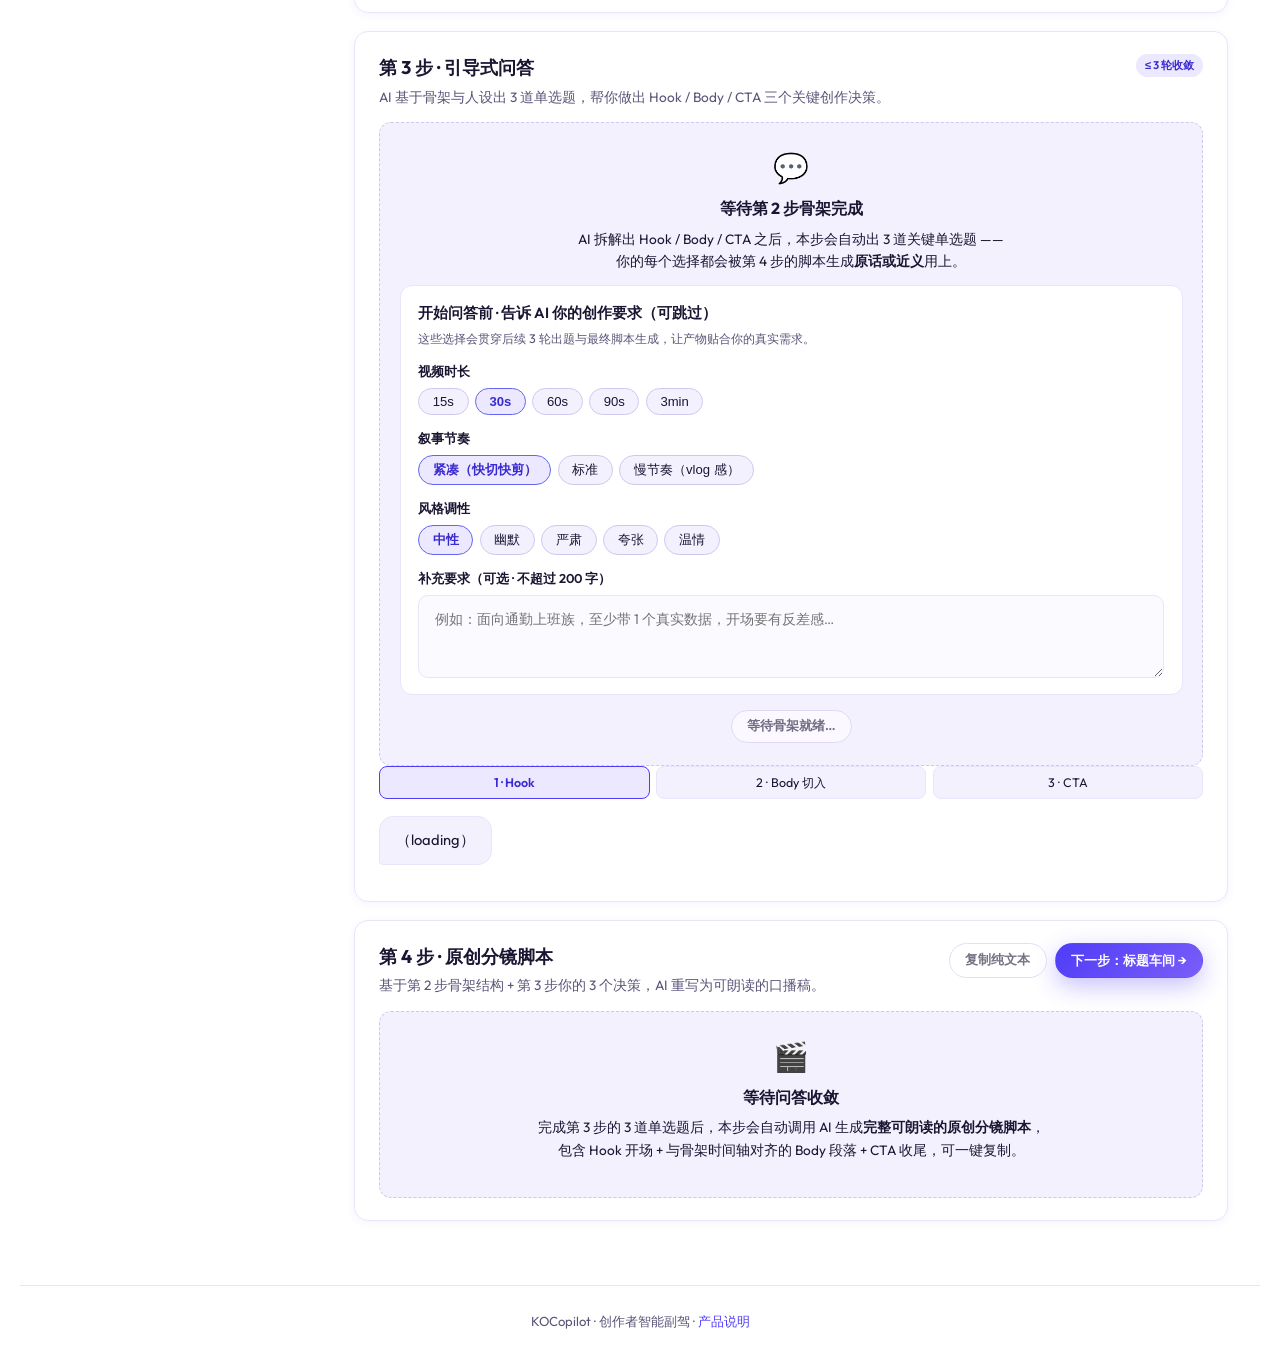
==== commit 9e732c87: "feat(persona+qa): adopt persona in one click & inject creative brief into QA→script 为什么要做这两个改动： 1. 人" ====
--- a/feature-1.html
+++ b/feature-1.html
@@ -236,7 +236,15 @@
 
             <!-- 空状态：尚未拆解骨架 / 未启动问答时显示。
                  状态切换由 interactions.js 的 bindQAFlow 状态机驱动：
-                 [empty] → [running, round=1..3] → [done] → 自动触发脚本生成。-->
+                 [empty] → [brief 表单可填] → [running, round=1..3] → [done] → 自动触发脚本生成。
+
+                 brief 表单设计原因（v0.7 起）：
+                 - 之前 3 轮单选题虽然能收敛，但用户对「时长 / 节奏 / 风格」缺少前置约束，
+                   出现"问答时按 30s 短视频选了选项，最终脚本写了 1200 字"的不一致体验。
+                 - 这里在 QA 启动前加一个"创作要求"输入区——chip 快速选择 + 自由补充，
+                   填好后这套约束会随每一次 /api/qa/next 与 /api/script/generate 一起透传后端，
+                   让出题选项与最终脚本都贴合用户的真实需求。
+                 - 表单非必填（"跳过"按钮）——用户什么都不选，等同于以前的默认行为。 -->
             <div class="koc-qa-empty" data-koc-qa-empty>
               <div class="koc-qa-empty__icon">💬</div>
               <h4>等待第 2 步骨架完成</h4>
@@ -244,6 +252,58 @@
                 AI 拆解出 Hook / Body / CTA 之后，本步会自动出 3 道关键单选题 ——
                 <br />你的每个选择都会被第 4 步的脚本生成<b>原话或近义</b>用上。
               </p>
+
+              <!-- brief 表单：只有骨架就绪后（KOCQAFlow.activate 调用时）才会取消 hidden -->
+              <div class="koc-brief" data-koc-brief hidden>
+                <div class="koc-brief__head">
+                  <h5>开始问答前 · 告诉 AI 你的创作要求（可跳过）</h5>
+                  <p>这些选择会贯穿后续 3 轮出题与最终脚本生成，让产物贴合你的真实需求。</p>
+                </div>
+
+                <div class="koc-brief__field">
+                  <label>视频时长</label>
+                  <div class="koc-brief__chips" role="group" data-koc-brief-group="duration">
+                    <button type="button" class="koc-brief__chip" data-koc-brief-value="15s">15s</button>
+                    <button type="button" class="koc-brief__chip is-active" data-koc-brief-value="30s">30s</button>
+                    <button type="button" class="koc-brief__chip" data-koc-brief-value="60s">60s</button>
+                    <button type="button" class="koc-brief__chip" data-koc-brief-value="90s">90s</button>
+                    <button type="button" class="koc-brief__chip" data-koc-brief-value="3min">3min</button>
+                  </div>
+                </div>
+
+                <div class="koc-brief__field">
+                  <label>叙事节奏</label>
+                  <div class="koc-brief__chips" role="group" data-koc-brief-group="pace">
+                    <button type="button" class="koc-brief__chip is-active" data-koc-brief-value="紧凑">紧凑（快切快剪）</button>
+                    <button type="button" class="koc-brief__chip" data-koc-brief-value="标准">标准</button>
+                    <button type="button" class="koc-brief__chip" data-koc-brief-value="慢节奏">慢节奏（vlog 感）</button>
+                  </div>
+                </div>
+
+                <div class="koc-brief__field">
+                  <label>风格调性</label>
+                  <div class="koc-brief__chips" role="group" data-koc-brief-group="style">
+                    <button type="button" class="koc-brief__chip is-active" data-koc-brief-value="中性">中性</button>
+                    <button type="button" class="koc-brief__chip" data-koc-brief-value="幽默">幽默</button>
+                    <button type="button" class="koc-brief__chip" data-koc-brief-value="严肃">严肃</button>
+                    <button type="button" class="koc-brief__chip" data-koc-brief-value="夸张">夸张</button>
+                    <button type="button" class="koc-brief__chip" data-koc-brief-value="温情">温情</button>
+                  </div>
+                </div>
+
+                <div class="koc-brief__field">
+                  <label for="koc-brief-extra">补充要求（可选 · 不超过 200 字）</label>
+                  <textarea
+                    id="koc-brief-extra"
+                    data-koc-brief-extra
+                    class="koc-comment-input"
+                    rows="3"
+                    maxlength="200"
+                    placeholder="例如：面向通勤上班族，至少带 1 个真实数据，开场要有反差感…"
+                  ></textarea>
+                </div>
+              </div>
+
               <button class="btn btn-ghost sm" type="button" data-koc-action="qa-start" disabled>
                 等待骨架就绪…
               </button>
--- a/app-screens.css
+++ b/app-screens.css
@@ -1393,3 +1393,260 @@
   color: var(--danger, #dc2626);
 }
 
+/* ===== 历史项目可展开详情（v0.7） =====
+   .koc-history-item 替代旧的 grid li，让一条记录可以纵向容纳
+   "摘要行 + 展开详情" 两段；__row 内部仍用旧的 3 列 grid 保持视觉一致。 */
+.koc-list li.koc-history-item {
+  display: flex !important;
+  flex-direction: column;
+  grid-template-columns: none !important;
+  gap: 0.5rem;
+  padding: 0.6rem 0.75rem;
+  align-items: stretch;
+}
+
+.koc-history-item__row {
+  display: grid;
+  grid-template-columns: 1.1fr 0.8fr auto auto auto;
+  gap: 0.6rem;
+  align-items: center;
+  font-size: 0.84rem;
+}
+
+@media (max-width: 760px) {
+  .koc-history-item__row {
+    grid-template-columns: 1fr;
+  }
+}
+
+.koc-history-toggle {
+  white-space: nowrap;
+}
+
+.koc-history-detail {
+  background: var(--bg-deep);
+  border: 1px solid var(--line);
+  border-radius: 8px;
+  padding: 0.85rem 1rem;
+  display: flex;
+  flex-direction: column;
+  gap: 0.6rem;
+  font-size: 0.84rem;
+  line-height: 1.6;
+  color: var(--ink);
+}
+
+.koc-history-detail[hidden] {
+  display: none !important;
+}
+
+.koc-history-detail__sub {
+  font-size: 0.82rem;
+  color: var(--ink);
+  padding-bottom: 0.4rem;
+  border-bottom: 1px solid var(--line);
+}
+
+.koc-history-detail__sub b {
+  color: var(--primary-700);
+}
+
+.koc-history-detail__item {
+  background: var(--surface);
+  border: 1px solid var(--line);
+  border-radius: 8px;
+  padding: 0.6rem 0.85rem;
+}
+
+.koc-history-detail__head {
+  display: flex;
+  justify-content: space-between;
+  align-items: center;
+  margin-bottom: 0.35rem;
+}
+
+.koc-history-detail__head b {
+  font-size: 0.9rem;
+  color: var(--ink);
+}
+
+.koc-history-detail__score {
+  color: #f5a623;
+  letter-spacing: 1px;
+  font-size: 0.82rem;
+}
+
+.koc-history-detail__item p {
+  margin: 0.25rem 0 0;
+  font-size: 0.82rem;
+  color: var(--ink-mid);
+  line-height: 1.55;
+}
+
+.koc-history-detail__answer {
+  background: var(--surface);
+  border: 1px solid var(--line);
+  border-left: 3px solid var(--primary);
+  border-radius: 6px;
+  padding: 0.5rem 0.75rem;
+  font-size: 0.82rem;
+  line-height: 1.55;
+}
+
+.koc-history-detail__choice {
+  display: inline-block;
+  margin-top: 0.2rem;
+  padding: 0.12rem 0.5rem;
+  border-radius: 999px;
+  background: var(--primary-100);
+  color: var(--primary-700);
+  font-size: 0.76rem;
+}
+
+.koc-history-detail__script pre {
+  margin: 0;
+  font-family: inherit;
+  white-space: pre-wrap;
+  word-break: break-word;
+  background: var(--surface);
+  border: 1px solid var(--line);
+  border-radius: 8px;
+  padding: 0.75rem 0.95rem;
+  max-height: 280px;
+  overflow-y: auto;
+  font-size: 0.84rem;
+  line-height: 1.7;
+  color: var(--ink);
+}
+
+.koc-history-detail__actions {
+  display: flex;
+  flex-wrap: wrap;
+  gap: 0.5rem;
+  padding-top: 0.4rem;
+  border-top: 1px solid var(--line);
+}
+
+/* =========================================================================
+   feature-2 · 人设方案卡片 CTA — 「采用此方案 → 进入爆款拆解」
+   设计要点：
+   - 与卡片正文（dl）之间留 0.6rem 视觉气口；
+   - 在 dl 的最下一行后跨整宽，确保 CTA 在不同方案分数下都对齐到底部。
+   ========================================================================= */
+.koc-persona__cta {
+  margin-top: 0.7rem;
+  padding-top: 0.7rem;
+  border-top: 1px dashed var(--line);
+  display: flex;
+  flex-wrap: wrap;
+  gap: 0.5rem;
+}
+
+.koc-persona__adopt {
+  flex: 1;
+  min-width: 0;
+}
+
+.koc-persona__adopt-hint {
+  font-size: 0.78rem;
+  color: var(--ink-muted);
+  line-height: 1.5;
+}
+
+/* =========================================================================
+   feature-1 · 第 3 步 · brief 创作要求表单
+   设计原因：
+   - 让用户在出题前先把「时长 / 节奏 / 风格 / 自由补充」交代清楚，
+     这套约束会随每次 /api/qa/next 与 /api/script/generate 透传后端，
+     避免 30 秒短视频的问答最后产出 1200 字脚本的不一致。
+   - chip 用单选高亮，textarea 走全栈共享的 .koc-comment-input，
+     视觉上沿用现有 koc-active-persona 系卡片的 surface / line 配色。
+   ========================================================================= */
+.koc-brief {
+  margin: 0.4rem 0 0.9rem;
+  padding: 1rem 1.1rem;
+  border: 1px solid var(--line);
+  border-radius: 12px;
+  background: var(--surface);
+  text-align: left;
+  display: flex;
+  flex-direction: column;
+  gap: 0.85rem;
+}
+
+.koc-brief__head h5 {
+  margin: 0 0 0.25rem;
+  font-size: 0.92rem;
+  color: var(--ink);
+  font-weight: 600;
+}
+
+.koc-brief__head p {
+  margin: 0;
+  font-size: 0.78rem;
+  color: var(--ink-muted);
+  line-height: 1.55;
+}
+
+.koc-brief__field {
+  display: flex;
+  flex-direction: column;
+  gap: 0.4rem;
+}
+
+.koc-brief__field > label {
+  font-size: 0.8rem;
+  color: var(--ink-mid);
+  font-weight: 600;
+}
+
+.koc-brief__chips {
+  display: flex;
+  flex-wrap: wrap;
+  gap: 0.4rem;
+}
+
+.koc-brief__chip {
+  appearance: none;
+  border: 1px solid var(--line-strong);
+  background: var(--bg-deep);
+  color: var(--ink-mid);
+  border-radius: 999px;
+  padding: 0.32rem 0.85rem;
+  font-size: 0.82rem;
+  cursor: pointer;
+  transition: all 0.15s ease;
+}
+
+.koc-brief__chip:hover {
+  border-color: var(--primary-500, #6366f1);
+  color: var(--ink);
+}
+
+.koc-brief__chip.is-active {
+  background: var(--primary-100);
+  border-color: var(--primary-500, #6366f1);
+  color: var(--primary-700);
+  font-weight: 600;
+}
+
+.koc-brief__chip:disabled {
+  cursor: not-allowed;
+  opacity: 0.55;
+}
+
+.koc-brief__chip:disabled:hover {
+  border-color: var(--line-strong);
+  color: var(--ink-mid);
+}
+
+.koc-brief textarea[data-koc-brief-extra] {
+  font-size: 0.85rem;
+  min-height: 4.5rem;
+  resize: vertical;
+}
+
+.koc-brief textarea[data-koc-brief-extra]:disabled {
+  opacity: 0.7;
+  cursor: not-allowed;
+}
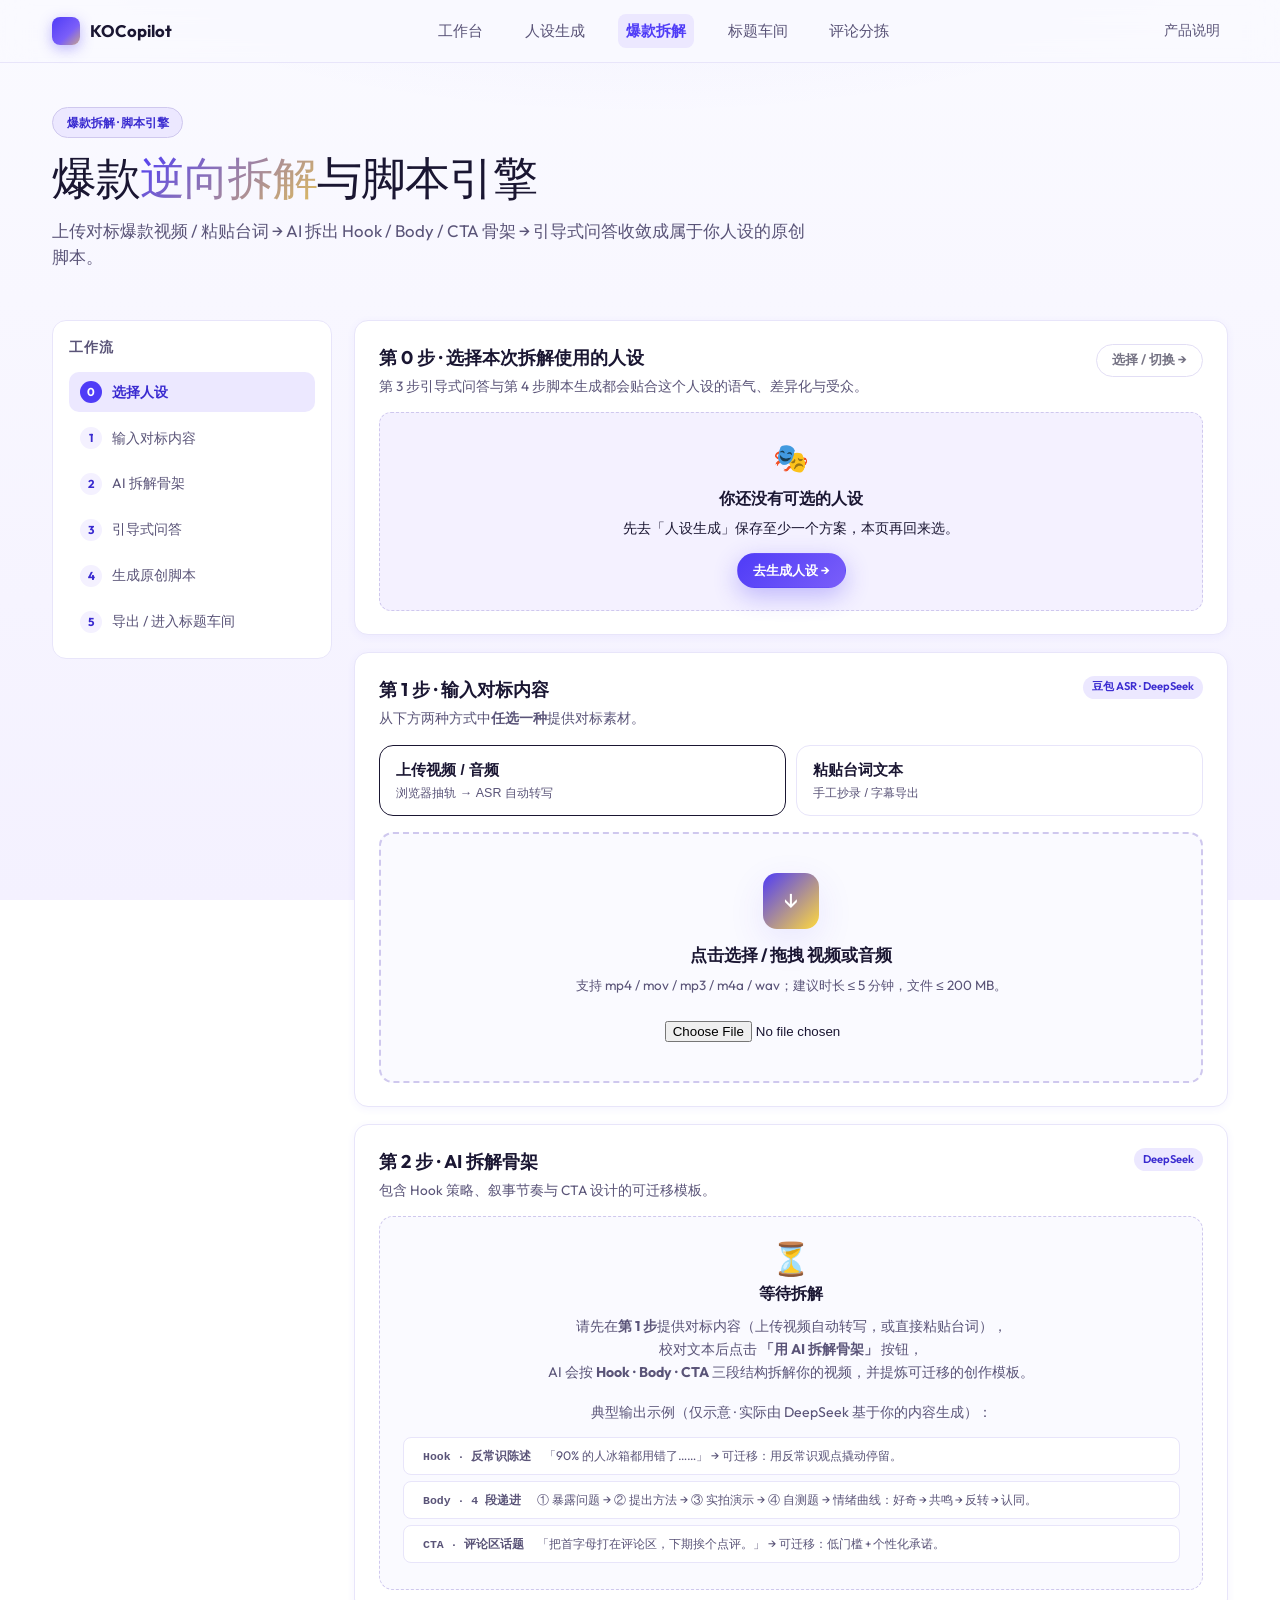
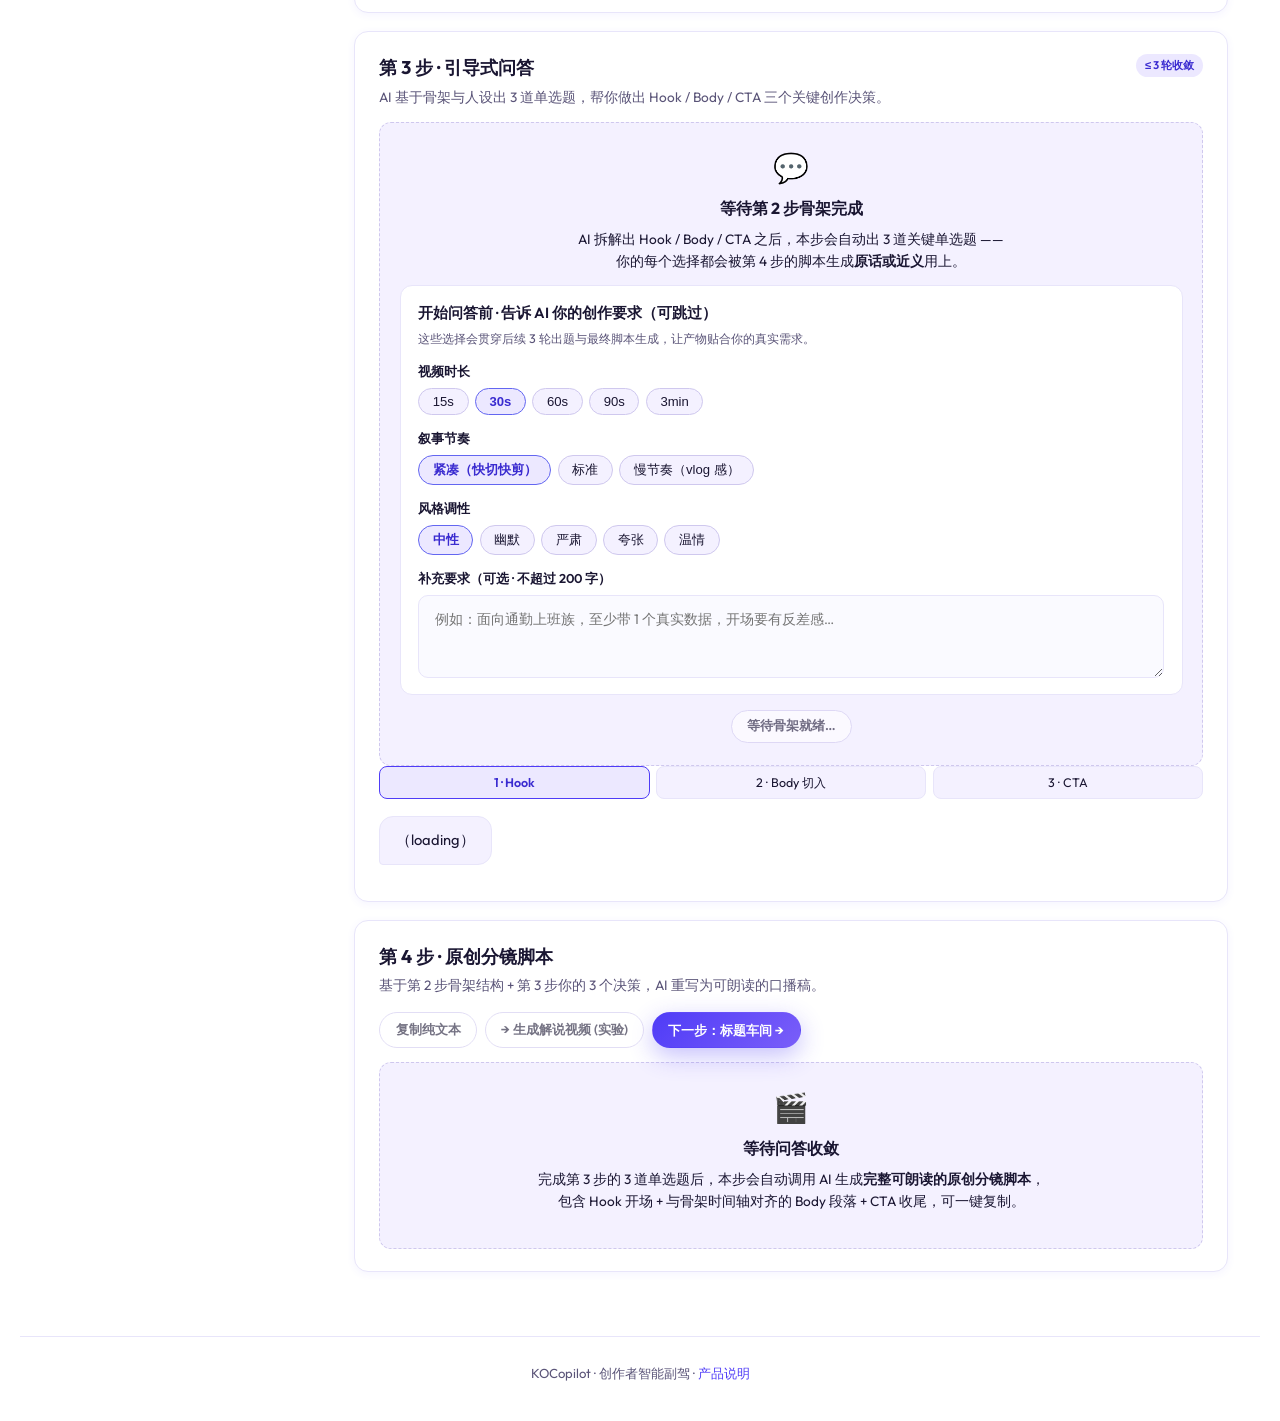
==== commit b921bcd1: "feat(t2v): default cogvideox-3, env coercion for fps/duration, persona editor - Fix Settings validat" ====
--- a/feature-1.html
+++ b/feature-1.html
@@ -336,6 +336,8 @@
               </div>
               <div style="display: flex; gap: 0.5rem; flex-wrap: wrap;">
                 <button class="btn btn-ghost sm" type="button" data-koc-action="copy-script" disabled>复制纯文本</button>
+                <button class="btn btn-ghost sm" type="button" data-koc-action="goto-t2v" disabled
+                  title="把脚本带到「解说视频生成」页（智谱清影 CogVideoX）">→ 生成解说视频 (实验)</button>
                 <a class="btn btn-primary sm" href="feature-3.html">下一步：标题车间 →</a>
               </div>
             </div>
--- a/app-screens.css
+++ b/app-screens.css
@@ -2,61 +2,8 @@
  * 与 styles.css 配合使用，所有变量来自 styles.css 的 :root。
  */
 
-/* ===== 工作台：Hero & 数据概览 ===== */
-.koc-stat-grid {
-  display: grid;
-  grid-template-columns: repeat(4, minmax(0, 1fr));
-  gap: 1rem;
-  margin-bottom: 1.6rem;
-}
-
-@media (max-width: 980px) {
-  .koc-stat-grid {
-    grid-template-columns: repeat(2, minmax(0, 1fr));
-  }
-}
-
-.koc-stat {
-  padding: 1.1rem 1.2rem;
-  background: var(--surface);
-  border: 1px solid var(--line);
-  border-radius: var(--radius);
-  box-shadow: var(--shadow-sm);
-  position: relative;
-  overflow: hidden;
-}
-
-.koc-stat::after {
-  content: "";
-  position: absolute;
-  inset: 0 0 auto 0;
-  height: 3px;
-  background: linear-gradient(90deg, var(--primary), var(--accent));
-  opacity: 0.6;
-}
-
-.koc-stat__k {
-  margin: 0;
-  font-size: 0.85rem;
-  color: var(--ink-muted);
-  font-weight: 500;
-}
-
-.koc-stat__v {
-  margin: 0.4rem 0 0.25rem;
-  font-family: var(--font-display);
-  font-size: 1.85rem;
-  line-height: 1;
-  color: var(--ink);
-}
-
-.koc-stat__meta {
-  margin: 0;
-  font-size: 0.78rem;
-  color: var(--ink-muted);
-}
-
 /* ===== 工作台：核心入口（一主二次） ===== */
+/* 注：v0.9 删除「数据概览」4 卡——运营数据无法实时接入，留着是误导 */
 .koc-entries {
   display: grid;
   grid-template-columns: minmax(0, 1.4fr) minmax(0, 1fr) minmax(0, 1fr);
@@ -1650,3 +1597,138 @@
   opacity: 0.7;
   cursor: not-allowed;
 }
+
+/* =========================================================================
+   v0.10 · 人设手动编辑器（KOCPersonaEditor）
+   设计要点：
+   - 复用 .koc-modal__* 的窗口骨架（背景 / 头 / 尾），仅补 body 内的字段控件；
+   - .btn .xs 是为「✎ 编辑」按钮（卡片密度紧）扩出的更小尺寸；
+   - 字段控件均沿用 form 元素原生外观，避免引入第三方 form 库的依赖。
+   ========================================================================= */
+.btn.xs {
+  padding: 0.18rem 0.55rem;
+  font-size: 0.72rem;
+  border-radius: 6px;
+  line-height: 1.3;
+}
+
+.koc-history-detail__head-right {
+  display: inline-flex;
+  align-items: center;
+  gap: 0.5rem;
+}
+
+.koc-history-detail__edit {
+  flex-shrink: 0;
+}
+
+.koc-persona__edit {
+  flex-shrink: 0;
+}
+
+/* 编辑器 modal 内部更宽，给文本区域留呼吸空间 */
+.koc-persona-editor-modal .koc-modal__panel {
+  max-width: 560px;
+}
+
+.koc-persona-editor__body {
+  gap: 0.95rem;
+}
+
+.koc-persona-editor__field {
+  display: flex;
+  flex-direction: column;
+  gap: 0.3rem;
+}
+
+.koc-persona-editor__field-head {
+  display: flex;
+  align-items: center;
+  justify-content: space-between;
+  gap: 0.5rem;
+  font-size: 0.85rem;
+  color: var(--ink);
+}
+
+.koc-persona-editor__field-head label {
+  font-weight: 600;
+}
+
+.koc-persona-editor__req {
+  color: var(--danger);
+  font-weight: 700;
+}
+
+.koc-persona-editor__counter {
+  font-size: 0.74rem;
+  color: var(--ink-muted);
+  font-variant-numeric: tabular-nums;
+}
+
+.koc-persona-editor__counter.is-over {
+  color: var(--danger);
+  font-weight: 600;
+}
+
+.koc-persona-editor__field input[type="text"],
+.koc-persona-editor__field textarea {
+  width: 100%;
+  border: 1px solid var(--line);
+  border-radius: 8px;
+  padding: 0.5rem 0.7rem;
+  font-size: 0.88rem;
+  font-family: inherit;
+  background: var(--surface);
+  color: var(--ink);
+  line-height: 1.5;
+  transition: border-color 0.12s ease, box-shadow 0.12s ease;
+}
+
+.koc-persona-editor__field input[type="text"]:focus,
+.koc-persona-editor__field textarea:focus {
+  outline: none;
+  border-color: var(--primary);
+  box-shadow: 0 0 0 2px var(--primary-100);
+}
+
+.koc-persona-editor__field textarea {
+  resize: vertical;
+  min-height: 3.6rem;
+}
+
+.koc-persona-editor__hint {
+  font-size: 0.74rem;
+  color: var(--ink-muted);
+  line-height: 1.5;
+}
+
+.koc-persona-editor__stars {
+  display: inline-flex;
+  gap: 0.1rem;
+}
+
+.koc-persona-editor__star {
+  border: 0;
+  background: transparent;
+  cursor: pointer;
+  font-size: 1.35rem;
+  line-height: 1;
+  padding: 0.1rem 0.2rem;
+  color: var(--line-strong);
+  transition: color 0.12s ease, transform 0.12s ease;
+}
+
+.koc-persona-editor__star.is-on {
+  color: #f5a623;
+}
+
+.koc-persona-editor__star:hover {
+  transform: scale(1.1);
+}
+
+.koc-persona-editor__star:focus {
+  outline: 2px solid var(--primary);
+  outline-offset: 2px;
+  border-radius: 4px;
+}
+
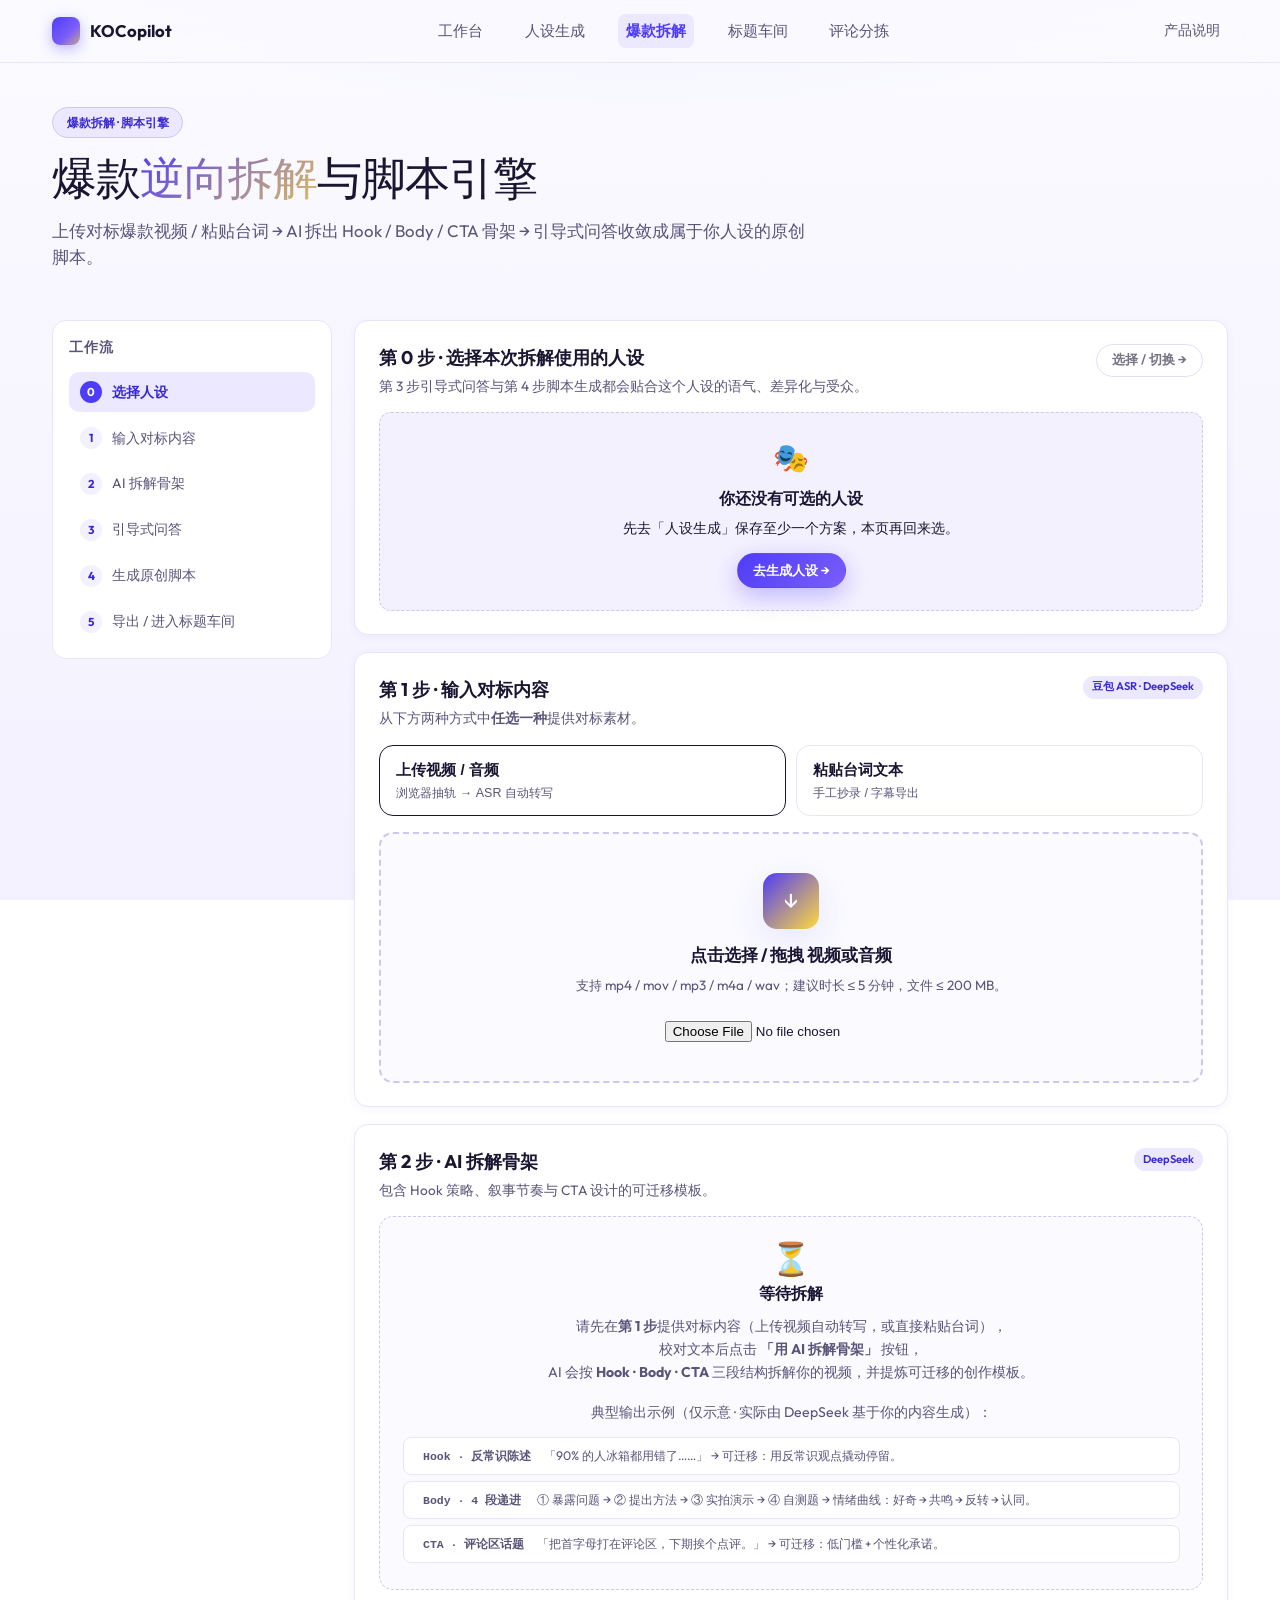
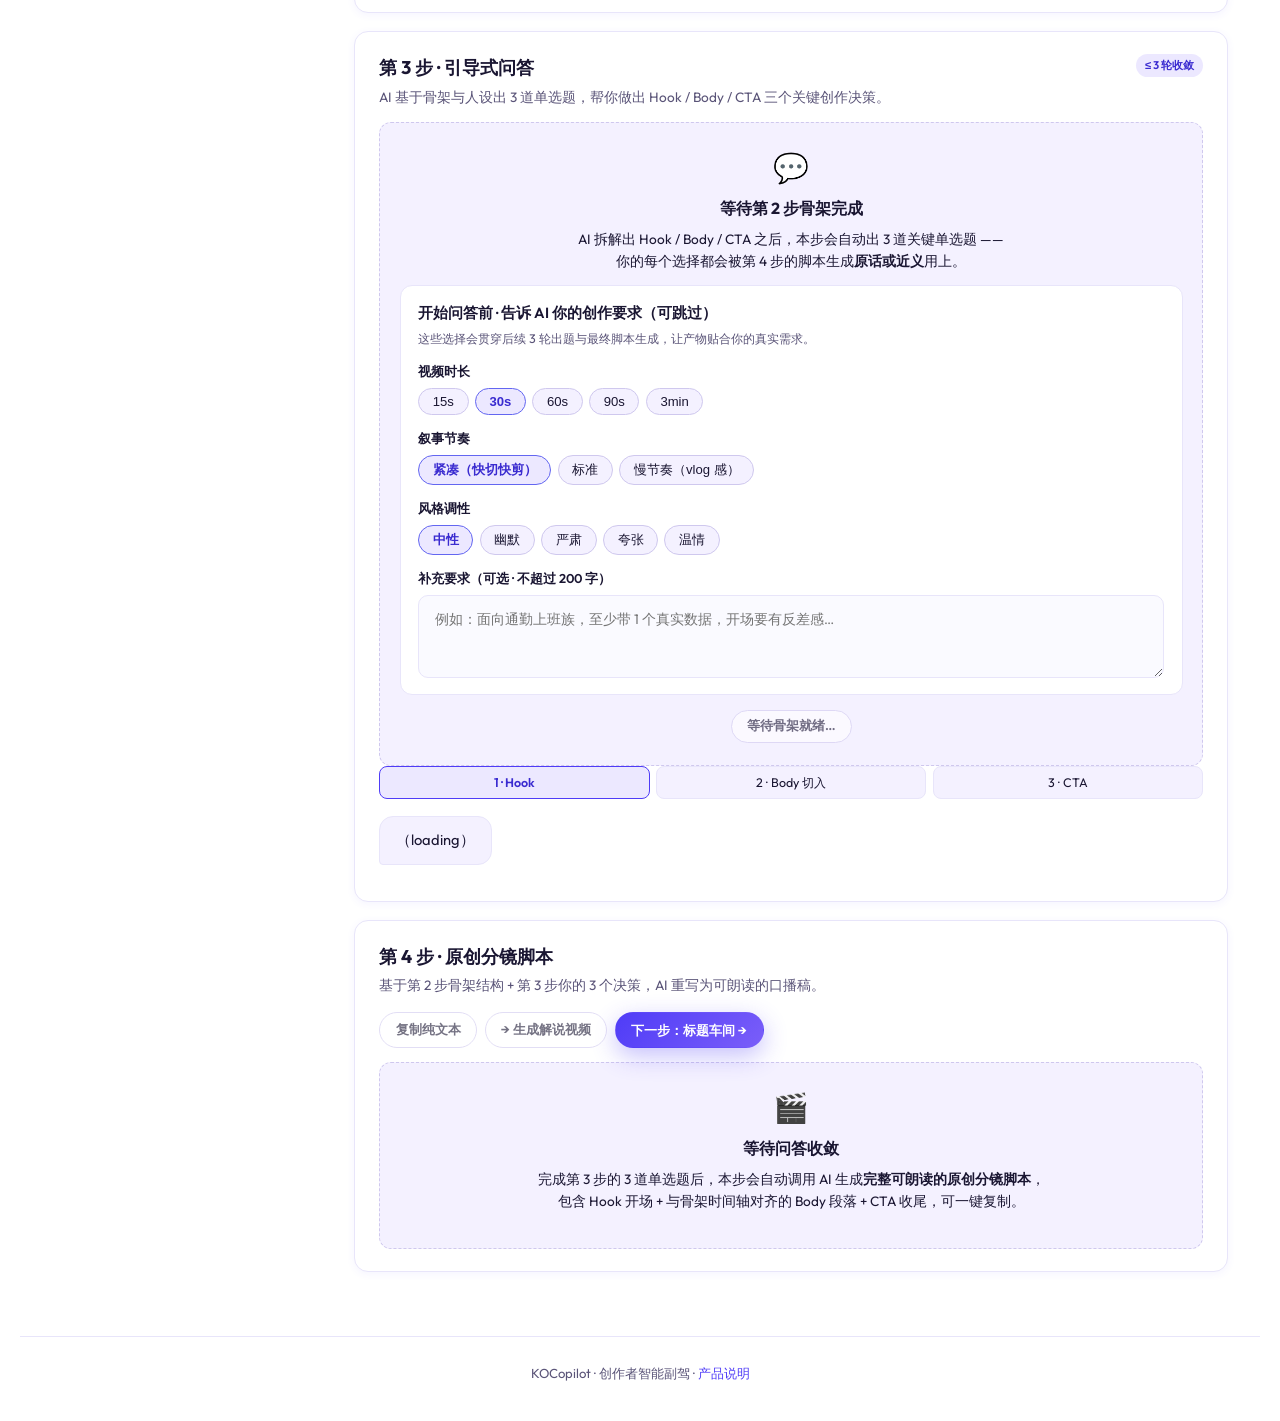
==== commit dfa1efdb: "feat(t2v): remove experimental labels; default video prompt from script full_text" ====
--- a/feature-1.html
+++ b/feature-1.html
@@ -337,7 +337,7 @@
               <div style="display: flex; gap: 0.5rem; flex-wrap: wrap;">
                 <button class="btn btn-ghost sm" type="button" data-koc-action="copy-script" disabled>复制纯文本</button>
                 <button class="btn btn-ghost sm" type="button" data-koc-action="goto-t2v" disabled
-                  title="把脚本带到「解说视频生成」页（智谱清影 CogVideoX）">→ 生成解说视频 (实验)</button>
+                  title="带着原创脚本进入「解说视频生成」（提示词默认为脚本全文）">→ 生成解说视频</button>
                 <a class="btn btn-primary sm" href="feature-3.html">下一步：标题车间 →</a>
               </div>
             </div>
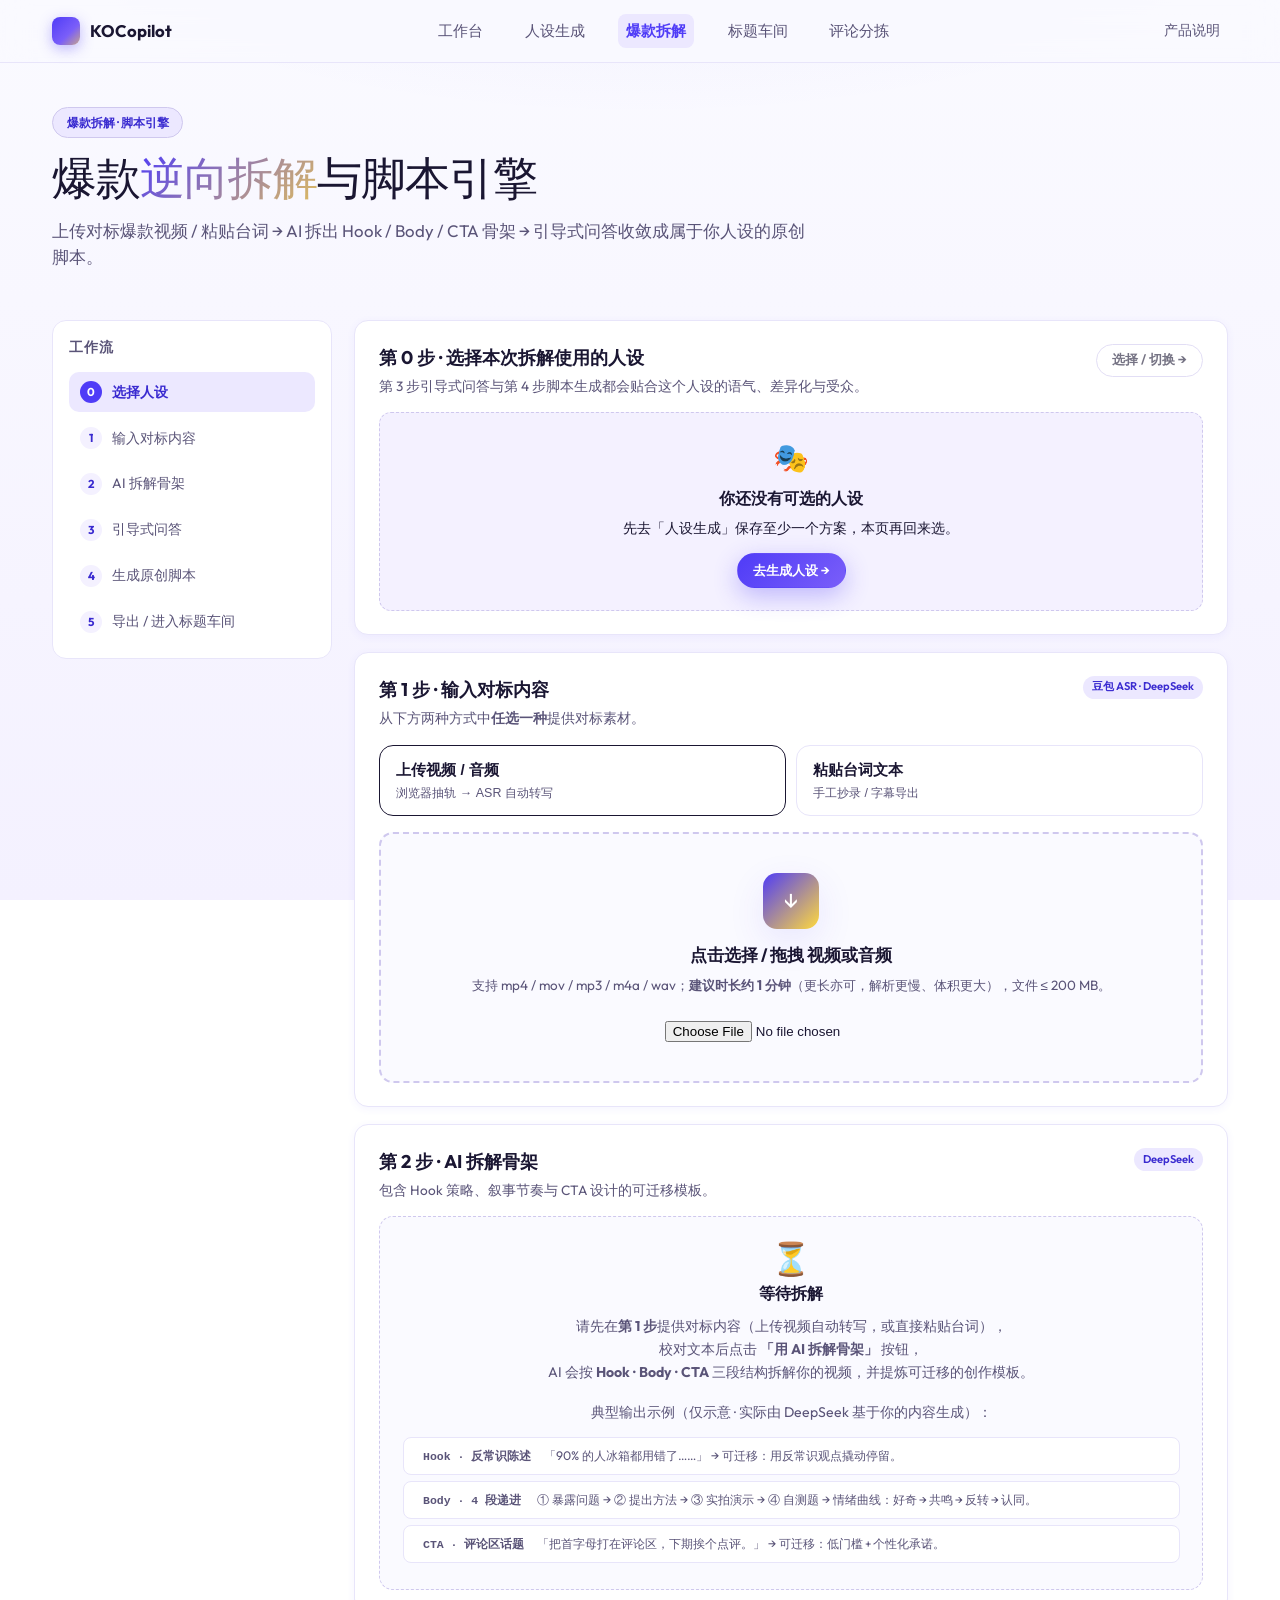
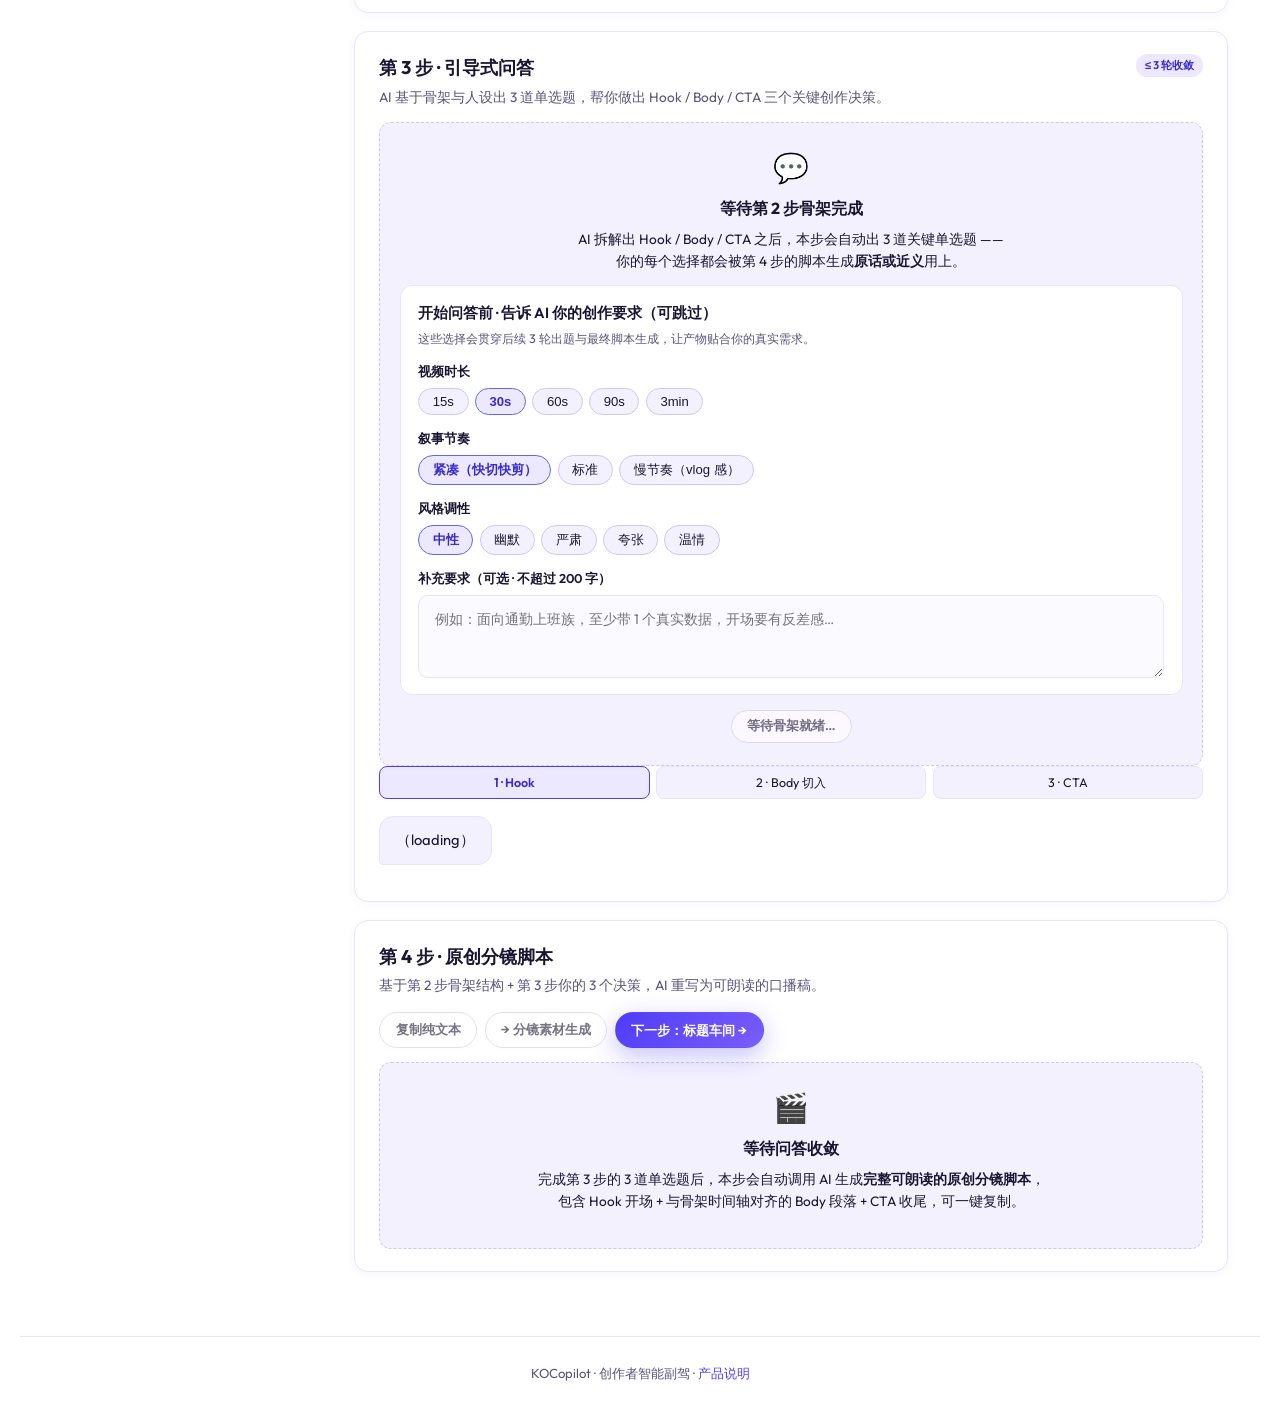
==== commit 412b7a87: "feat: PRD v3.3 分镜素材与台词上限；前端与拆解链路对齐 Co-authored-by: Cursor <cursoragent@cursor.com>" ====
--- a/feature-1.html
+++ b/feature-1.html
@@ -141,7 +141,7 @@
                 <div class="koc-uploader__icon">↓</div>
                 <p class="koc-uploader__title">点击选择 / 拖拽 视频或音频</p>
                 <p class="koc-uploader__hint">
-                  支持 mp4 / mov / mp3 / m4a / wav；建议时长 ≤ 5 分钟，文件 ≤ 200 MB。
+                  支持 mp4 / mov / mp3 / m4a / wav；<strong>建议时长约 1 分钟</strong>（更长亦可，解析更慢、体积更大），文件 ≤ 200 MB。
                 </p>
                 <input
                   id="koc-asr-file"
@@ -179,7 +179,7 @@
                   用 AI 拆解骨架
                 </button>
                 <span style="font-size:0.78rem; color: var(--ink-muted);">
-                  · 文本长度 ≥ 20 字，建议 ≤ 5 分钟视频台词
+                  · 文本长度 ≥ 20 字，上限约 5 万字（与后端一致）；台词过长时请分段拆解
                 </span>
               </div>
             </div>
@@ -337,7 +337,7 @@
               <div style="display: flex; gap: 0.5rem; flex-wrap: wrap;">
                 <button class="btn btn-ghost sm" type="button" data-koc-action="copy-script" disabled>复制纯文本</button>
                 <button class="btn btn-ghost sm" type="button" data-koc-action="goto-t2v" disabled
-                  title="带着原创脚本进入「解说视频生成」（提示词默认为脚本全文）">→ 生成解说视频</button>
+                  title="带着原创脚本进入「分镜素材生成」（素材描述默认为脚本全文，可在该页再编辑）">→ 分镜素材生成</button>
                 <a class="btn btn-primary sm" href="feature-3.html">下一步：标题车间 →</a>
               </div>
             </div>
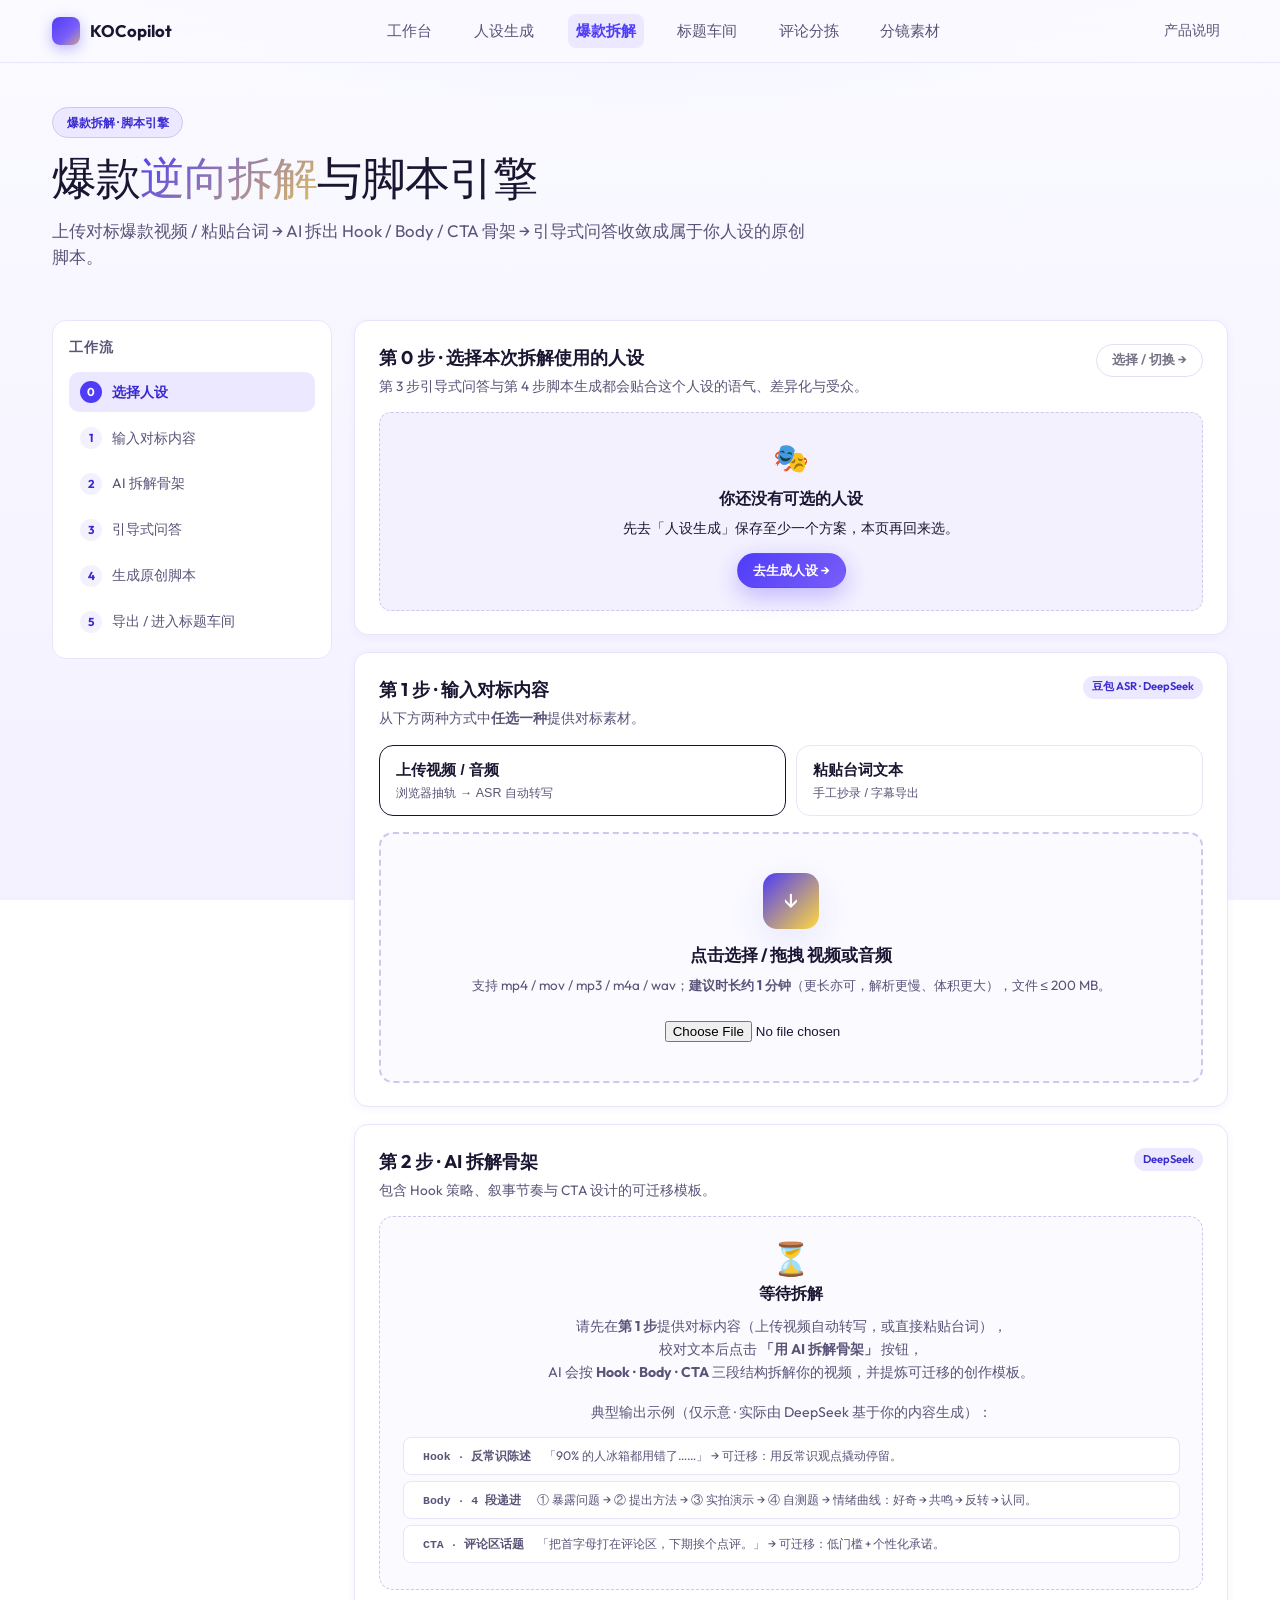
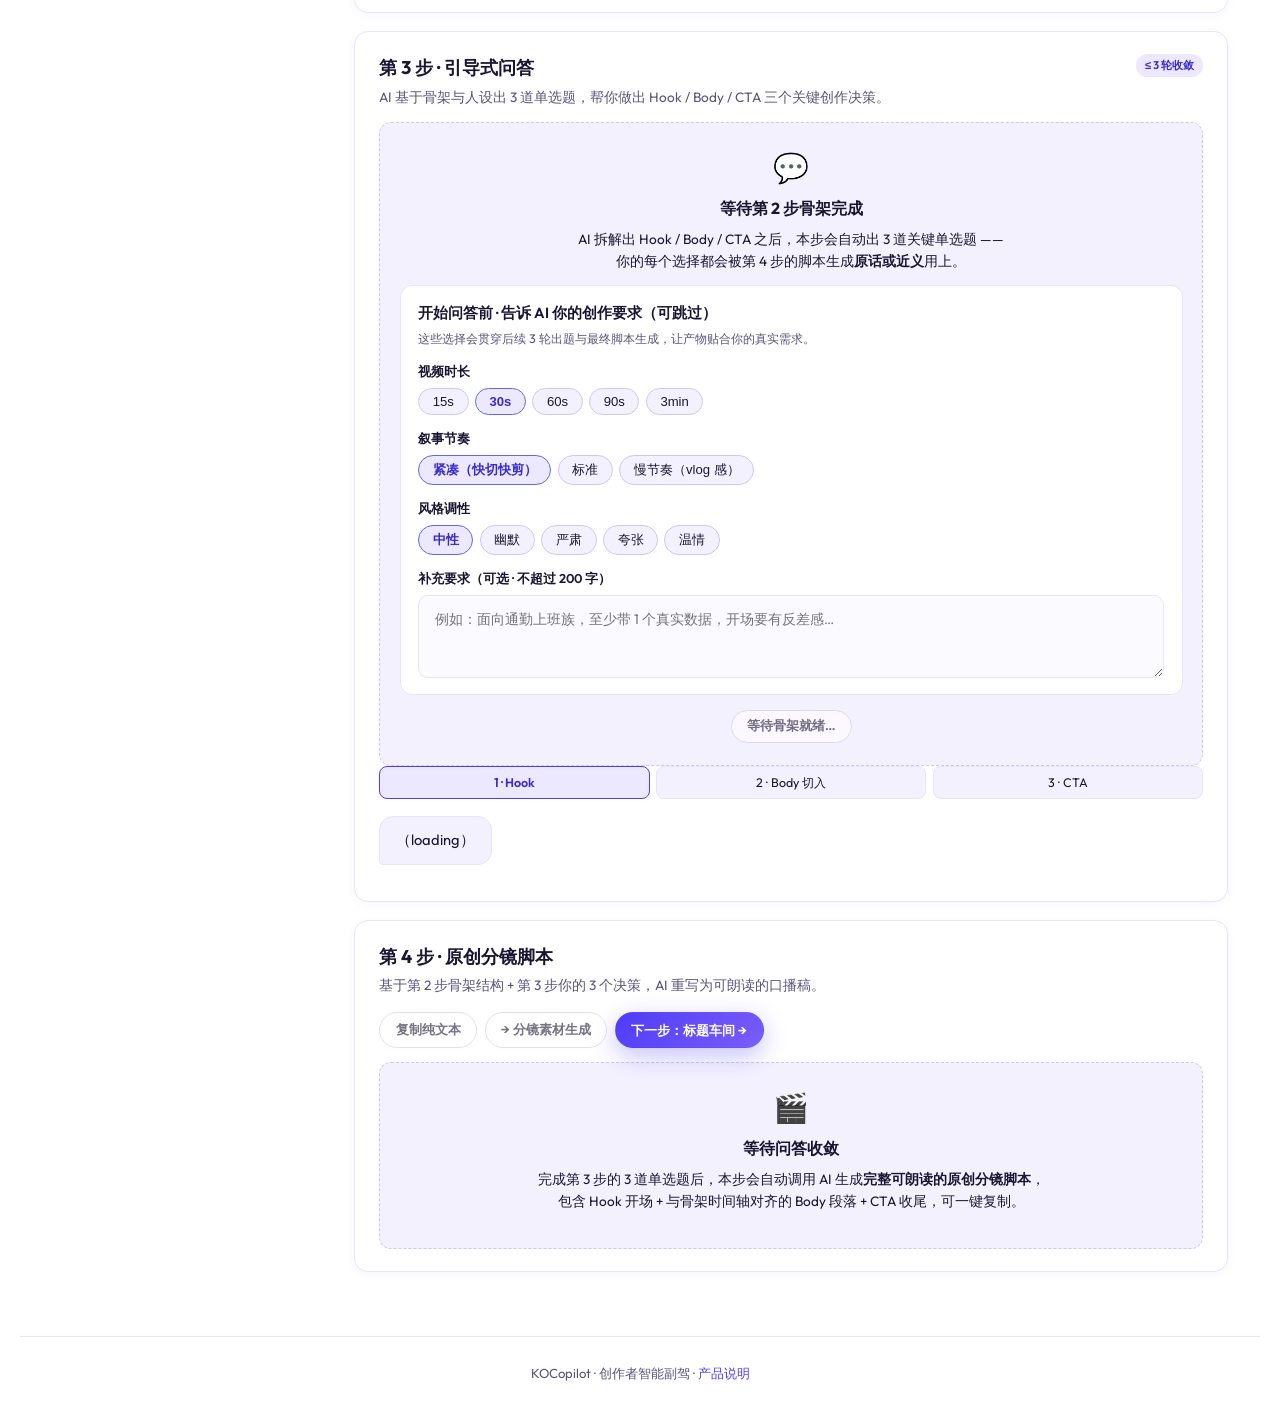
==== commit ddea3953: "feat(ui): 全站导航与工作台入口展示分镜素材生成页 Co-authored-by: Cursor <cursoragent@cursor.com>" ====
--- a/feature-1.html
+++ b/feature-1.html
@@ -24,6 +24,7 @@
           <a href="feature-1.html" aria-current="page">爆款拆解</a>
           <a href="feature-3.html">标题车间</a>
           <a href="feature-4.html">评论分拣</a>
+          <a href="feature-5.html">分镜素材</a>
         </nav>
         <div class="koc-nav koc-nav--muted">
           <a href="index.html">产品说明</a>
